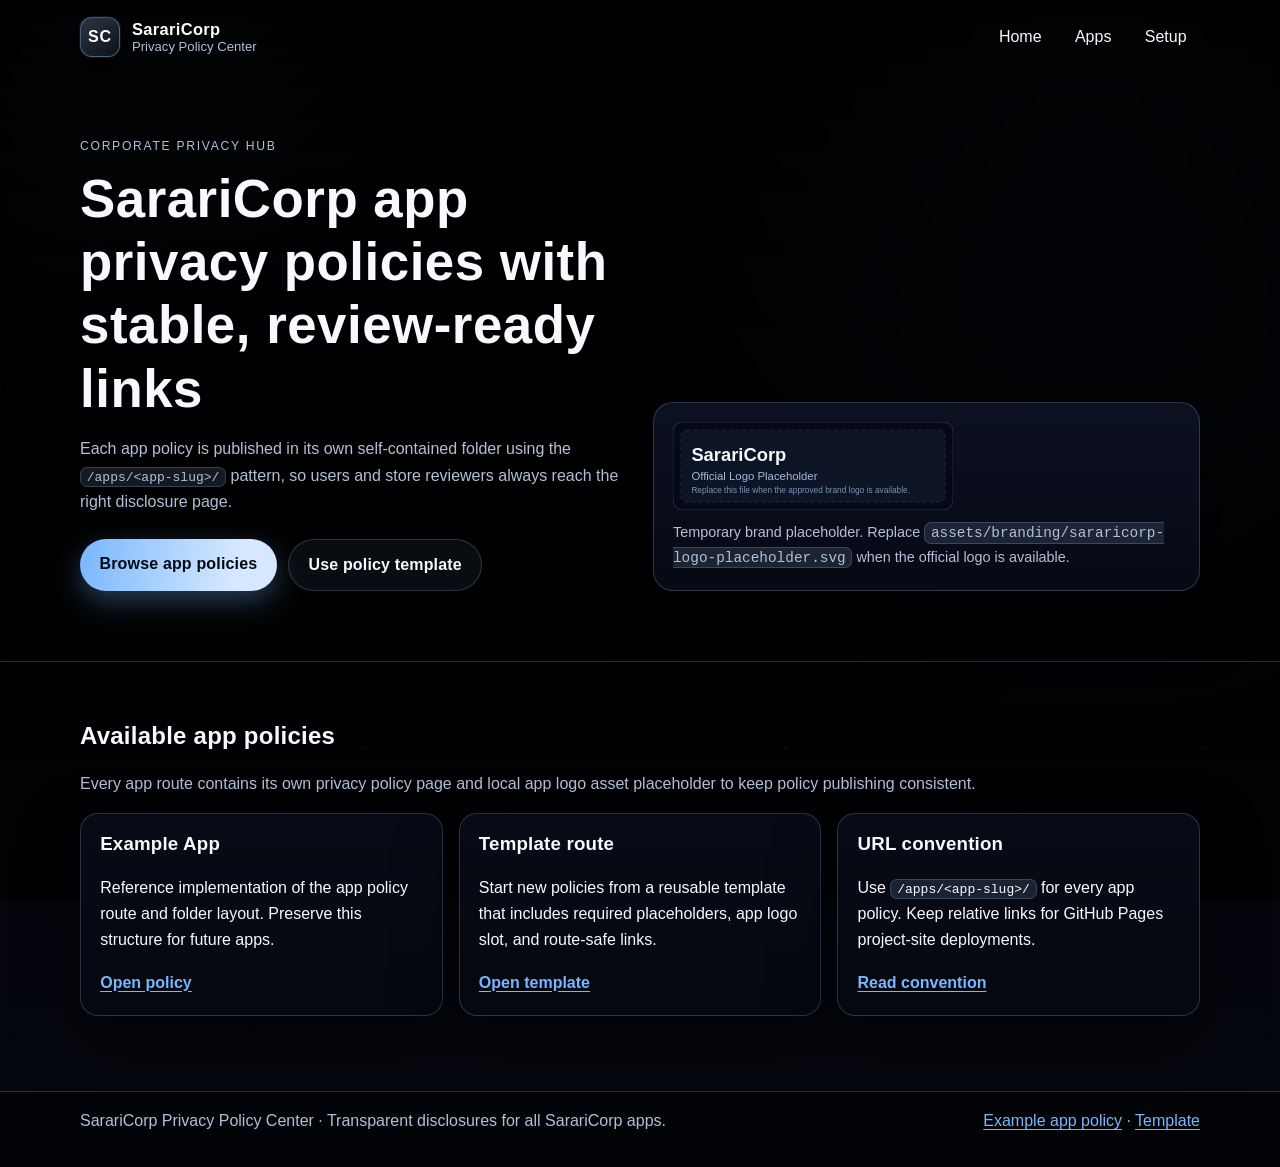
==== index.html @ 13f4f3ae "feat: redesign privacy policy site with corporate black-space theme Co-authored-by: ABHIJATSARARI <7" ====
<!doctype html>
<html lang="en">
<head>
  <meta charset="utf-8">
  <meta name="viewport" content="width=device-width, initial-scale=1">
  <title>SarariCorp Privacy Policy Center</title>
  <meta name="description" content="Official SarariCorp privacy-policy center for app-specific policies at stable /apps/<app-slug>/ routes.">
  <meta name="robots" content="index,follow">
  <link rel="stylesheet" href="./assets/css/styles.css">
</head>
<body>
  <a class="skip-link" href="#main-content">Skip to content</a>
  <header class="site-header">
    <div class="container">
      <nav class="top-nav" aria-label="Main navigation">
        <a class="brand" href="./">
          <span class="brand-wordmark" aria-hidden="true">SC</span>
          <span class="brand-text"><strong>SarariCorp</strong><span>Privacy Policy Center</span></span>
        </a>
        <ul class="nav-links">
          <li><a href="./">Home</a></li>
          <li><a href="#apps">Apps</a></li>
          <li><a href="./README.md">Setup</a></li>
        </ul>
      </nav>
      <section class="hero" aria-labelledby="hero-title">
        <div>
          <p class="eyebrow">Corporate privacy hub</p>
          <h1 id="hero-title">SarariCorp app privacy policies with stable, review-ready links</h1>
          <p class="hero-copy">Each app policy is published in its own self-contained folder using the <code>/apps/&lt;app-slug&gt;/</code> pattern, so users and store reviewers always reach the right disclosure page.</p>
          <div class="hero-actions">
            <a class="button-primary" href="#apps">Browse app policies</a>
            <a class="button-secondary" href="./apps/_template/">Use policy template</a>
          </div>
        </div>
        <aside class="hero-logo" aria-label="SarariCorp logo placeholder">
          <img src="./assets/branding/sararicorp-logo-placeholder.svg" alt="SarariCorp logo placeholder. Replace with official logo when provided.">
          <p class="meta-note">Temporary brand placeholder. Replace <code>assets/branding/sararicorp-logo-placeholder.svg</code> when the official logo is available.</p>
        </aside>
      </section>
    </div>
  </header>

  <main id="main-content" class="container">
    <section class="section" id="apps" aria-labelledby="apps-title">
      <h2 id="apps-title">Available app policies</h2>
      <p class="section-intro">Every app route contains its own privacy policy page and local app logo asset placeholder to keep policy publishing consistent.</p>
      <div class="card-grid">
        <article class="card">
          <h3>Example App</h3>
          <p>Reference implementation of the app policy route and folder layout. Preserve this structure for future apps.</p>
          <a class="text-link" href="./apps/example-app/">Open policy</a>
        </article>
        <article class="card">
          <h3>Template route</h3>
          <p>Start new policies from a reusable template that includes required placeholders, app logo slot, and route-safe links.</p>
          <a class="text-link" href="./apps/_template/">Open template</a>
        </article>
        <article class="card">
          <h3>URL convention</h3>
          <p>Use <code>/apps/&lt;app-slug&gt;/</code> for every app policy. Keep relative links for GitHub Pages project-site deployments.</p>
          <a class="text-link" href="./README.md#url-convention">Read convention</a>
        </article>
      </div>
    </section>
  </main>

  <footer class="site-footer">
    <div class="container footer-content">
      <p>SarariCorp Privacy Policy Center · Transparent disclosures for all SarariCorp apps.</p>
      <p><a href="./apps/example-app/">Example app policy</a> · <a href="./apps/_template/">Template</a></p>
    </div>
  </footer>
</body>
</html>
---- assets/css/styles.css ----
:root {
  color-scheme: dark;
  --bg: #000000;
  --bg-soft: #05070f;
  --panel: rgba(9, 12, 24, 0.88);
  --panel-strong: rgba(15, 20, 38, 0.95);
  --text: #f7f9ff;
  --muted: #b2bfd8;
  --brand: #78b7ff;
  --brand-strong: #9fcbff;
  --line: rgba(159, 203, 255, 0.22);
  --line-strong: rgba(159, 203, 255, 0.36);
  --focus: #b7d6ff;
  --glow: rgba(120, 183, 255, 0.33);
  --shadow: 0 28px 60px rgba(0, 0, 0, 0.55);
}

* {
  box-sizing: border-box;
}

html,
body {
  margin: 0;
  min-height: 100%;
}

body {
  font-family: "Inter", "Segoe UI", Roboto, Helvetica, Arial, sans-serif;
  line-height: 1.65;
  color: var(--text);
  background: radial-gradient(circle at 12% -8%, rgba(71, 110, 184, 0.24), transparent 34%),
    radial-gradient(circle at 85% 10%, rgba(84, 120, 209, 0.2), transparent 40%),
    linear-gradient(180deg, var(--bg), var(--bg-soft));
  position: relative;
}

body::before,
body::after {
  content: "";
  position: fixed;
  inset: 0;
  pointer-events: none;
  z-index: -1;
}

body::before {
  background-image: radial-gradient(circle at 20% 22%, rgba(255, 255, 255, 0.5) 0.5px, transparent 1.5px),
    radial-gradient(circle at 70% 30%, rgba(255, 255, 255, 0.4) 0.5px, transparent 1.5px),
    radial-gradient(circle at 30% 75%, rgba(255, 255, 255, 0.35) 0.5px, transparent 1.5px),
    radial-gradient(circle at 87% 78%, rgba(255, 255, 255, 0.32) 0.5px, transparent 1.5px);
  background-size: 280px 280px, 380px 380px, 320px 320px, 420px 420px;
  opacity: 0.52;
}

body::after {
  background: linear-gradient(180deg, rgba(0, 0, 0, 0.24), rgba(0, 0, 0, 0.6));
}

a {
  color: var(--brand);
  text-underline-offset: 0.2em;
}

a:hover {
  color: #d8e9ff;
}

a:focus-visible,
button:focus-visible,
[role="button"]:focus-visible {
  outline: 3px solid var(--focus);
  outline-offset: 2px;
  border-radius: 0.6rem;
}

.skip-link {
  position: absolute;
  top: 0;
  left: -999px;
  background: #ffffff;
  color: #000000;
  padding: 0.6rem 0.9rem;
  font-weight: 700;
  z-index: 20;
}

.skip-link:focus {
  left: 0.9rem;
  top: 0.9rem;
}

.container {
  width: min(1120px, 92vw);
  margin: 0 auto;
}

.site-header {
  border-bottom: 1px solid var(--line);
  background: linear-gradient(180deg, rgba(0, 0, 0, 0.88), rgba(0, 0, 0, 0.45));
  backdrop-filter: blur(6px);
}

.top-nav {
  display: flex;
  justify-content: space-between;
  align-items: center;
  gap: 1rem;
  padding: 1rem 0;
  flex-wrap: wrap;
}

.brand {
  display: inline-flex;
  align-items: center;
  gap: 0.75rem;
  text-decoration: none;
  color: #ffffff;
}

.brand-wordmark {
  width: 40px;
  height: 40px;
  border-radius: 12px;
  display: grid;
  place-items: center;
  font-weight: 700;
  letter-spacing: 0.06em;
  border: 1px solid var(--line-strong);
  background: linear-gradient(145deg, rgba(159, 203, 255, 0.26), rgba(159, 203, 255, 0.08));
  box-shadow: 0 0 0 1px rgba(159, 203, 255, 0.08), 0 10px 24px rgba(0, 0, 0, 0.35);
}

.brand-text {
  display: flex;
  flex-direction: column;
  line-height: 1.15;
}

.brand-text strong {
  font-size: 1.03rem;
  letter-spacing: 0.02em;
}

.brand-text span {
  color: var(--muted);
  font-size: 0.82rem;
}

.nav-links {
  list-style: none;
  margin: 0;
  padding: 0;
  display: flex;
  gap: 0.4rem;
  flex-wrap: wrap;
}

.nav-links a {
  text-decoration: none;
  color: var(--text);
  display: inline-block;
  padding: 0.45rem 0.78rem;
  border-radius: 999px;
  border: 1px solid transparent;
  transition: background-color 160ms ease, border-color 160ms ease, color 160ms ease;
}

.nav-links a:hover,
.nav-links a:focus-visible {
  border-color: var(--line);
  background: rgba(159, 203, 255, 0.08);
  color: #ffffff;
}

.hero {
  display: grid;
  gap: 1.6rem;
  padding: 3.8rem 0 4.4rem;
  grid-template-columns: repeat(2, minmax(0, 1fr));
  align-items: end;
}

.eyebrow {
  margin: 0 0 0.7rem;
  text-transform: uppercase;
  letter-spacing: 0.14em;
  font-size: 0.76rem;
  color: var(--muted);
}

h1,
h2,
h3 {
  line-height: 1.2;
  letter-spacing: 0.01em;
}

h1 {
  font-size: clamp(2rem, 5vw, 3.3rem);
  margin: 0 0 1rem;
  max-width: 22ch;
}

.hero-copy,
.section-intro,
.policy-meta,
.lead,
.meta-note {
  color: var(--muted);
}

.hero-copy {
  max-width: 62ch;
  margin: 0 0 1.5rem;
}

.hero-actions {
  display: flex;
  flex-wrap: wrap;
  gap: 0.7rem;
}

.hero-logo {
  background: linear-gradient(180deg, rgba(13, 19, 38, 0.9), rgba(8, 11, 22, 0.85));
  border: 1px solid var(--line);
  border-radius: 20px;
  padding: 1.2rem;
  box-shadow: var(--shadow);
}

.hero-logo img,
.app-logo {
  display: block;
  width: 100%;
  max-width: 280px;
  height: auto;
}

.meta-note {
  margin: 0.7rem 0 0;
  font-size: 0.9rem;
}

.button-primary,
.button-secondary {
  display: inline-block;
  border-radius: 999px;
  text-decoration: none;
  padding: 0.72rem 1.22rem;
  font-weight: 700;
  letter-spacing: 0.01em;
  transition: transform 180ms ease, box-shadow 180ms ease, background-color 180ms ease;
}

.button-primary {
  color: #030913;
  background: linear-gradient(100deg, var(--brand), #d5e8ff 78%);
  box-shadow: 0 10px 28px var(--glow);
}

.button-secondary {
  color: var(--text);
  border: 1px solid var(--line);
  background: rgba(159, 203, 255, 0.06);
}

.button-primary:hover,
.button-primary:focus-visible,
.button-secondary:hover,
.button-secondary:focus-visible {
  transform: translateY(-1px);
}

.button-primary:hover,
.button-primary:focus-visible {
  box-shadow: 0 12px 35px rgba(167, 210, 255, 0.45);
}

.section {
  padding: 2.5rem 0;
}

.card-grid {
  display: grid;
  grid-template-columns: repeat(auto-fit, minmax(240px, 1fr));
  gap: 1rem;
}

.card,
.content-panel {
  border: 1px solid var(--line);
  border-radius: 18px;
  background: linear-gradient(180deg, var(--panel), rgba(5, 8, 17, 0.95));
  box-shadow: var(--shadow);
}

.card {
  padding: 1.2rem;
  transition: border-color 180ms ease, transform 180ms ease;
}

.card:hover,
.card:focus-within {
  border-color: var(--line-strong);
  transform: translateY(-1px);
}

.text-link {
  font-weight: 700;
}

.card h3 {
  margin-top: 0;
}

.content-panel {
  padding: 1.35rem;
  margin-top: 1rem;
}

.content-panel h2 {
  margin-top: 1.85rem;
}

.content-panel h2:first-child {
  margin-top: 0.2rem;
}

.inline-code,
code {
  background: rgba(159, 203, 255, 0.13);
  border: 1px solid rgba(159, 203, 255, 0.22);
  border-radius: 7px;
  padding: 0.1rem 0.36rem;
}

.policy-intro {
  display: grid;
  grid-template-columns: auto 1fr;
  gap: 1rem;
  align-items: center;
}

.app-logo {
  max-width: 108px;
  border-radius: 12px;
  border: 1px solid var(--line);
  background: rgba(255, 255, 255, 0.03);
}

.site-footer {
  margin-top: 2.2rem;
  border-top: 1px solid var(--line);
  background: rgba(0, 0, 0, 0.45);
}

.footer-content {
  display: flex;
  flex-wrap: wrap;
  justify-content: space-between;
  gap: 1rem;
  padding: 1rem 0 2rem;
  color: var(--muted);
}

.footer-content p {
  margin: 0;
}

@media (max-width: 860px) {
  .hero {
    grid-template-columns: 1fr;
    padding-top: 3rem;
  }

  .hero-logo {
    max-width: 360px;
  }
}

@media (max-width: 620px) {
  .container {
    width: min(1120px, 94vw);
  }

  .policy-intro {
    grid-template-columns: 1fr;
  }

  .hero-actions {
    flex-direction: column;
    align-items: flex-start;
  }

  .button-primary,
  .button-secondary {
    width: 100%;
    text-align: center;
  }
}

@media (prefers-reduced-motion: reduce) {
  *,
  *::before,
  *::after {
    animation-duration: 0.01ms !important;
    animation-iteration-count: 1 !important;
    transition-duration: 0.01ms !important;
    scroll-behavior: auto !important;
  }
}
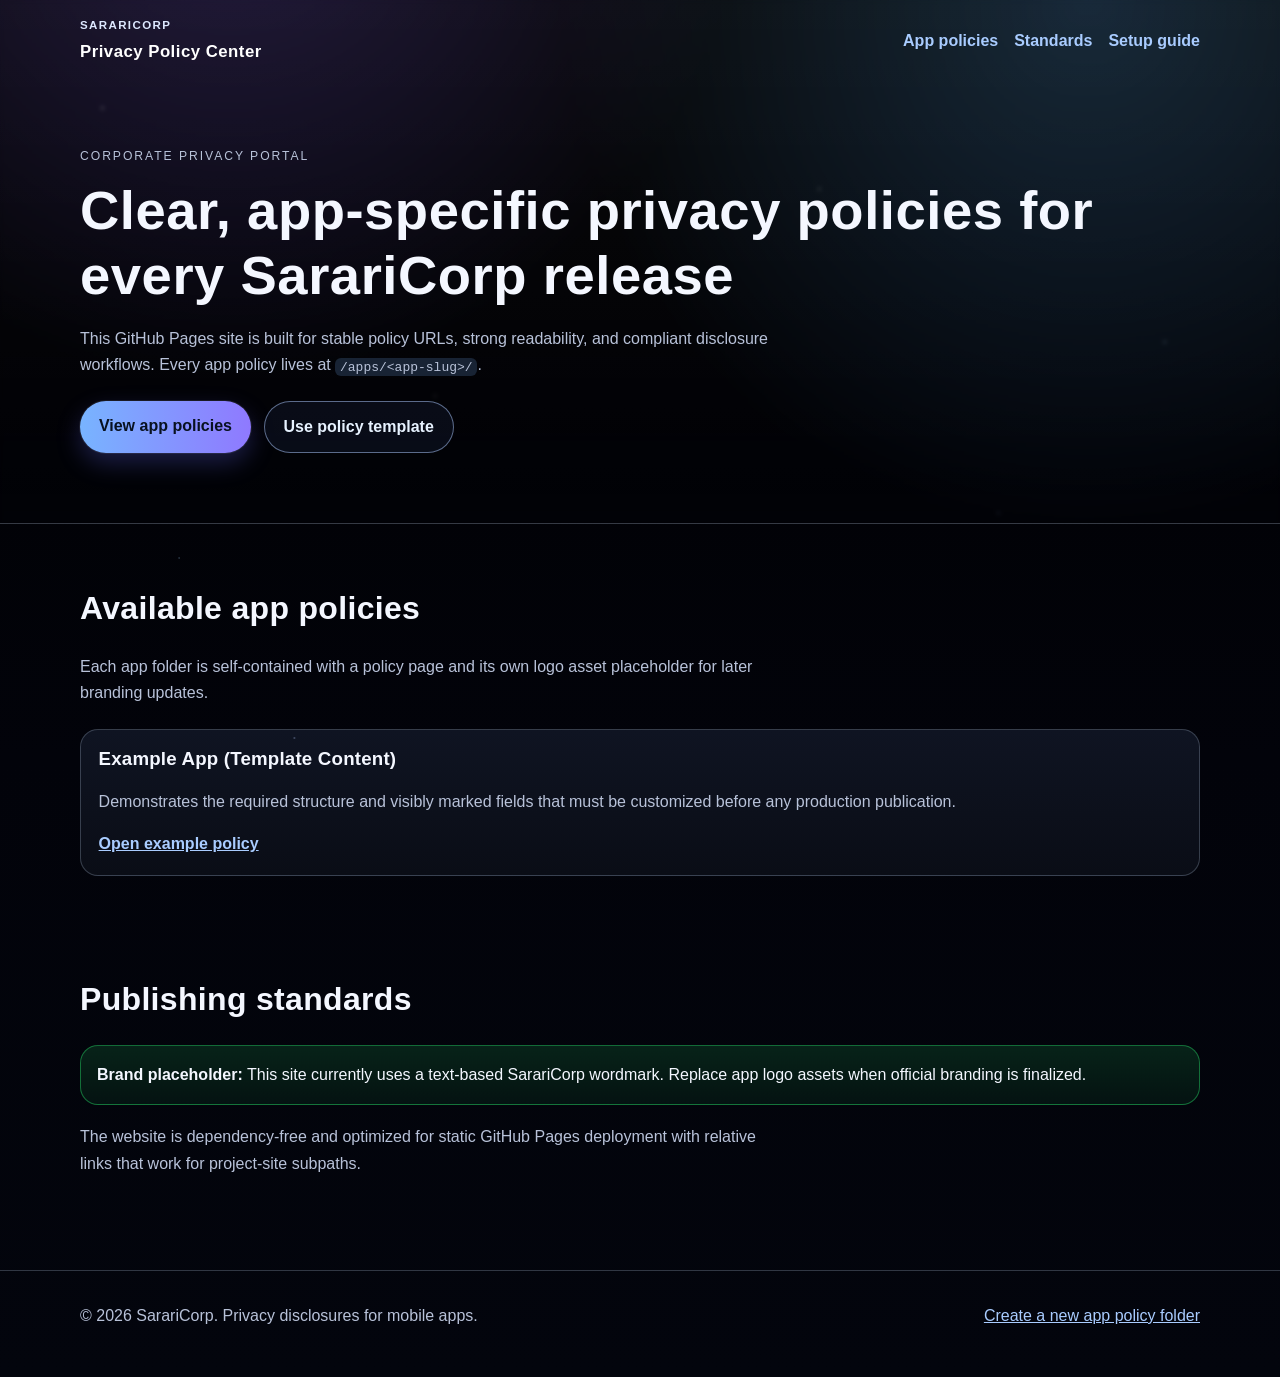
==== commit 5d363667: "feat: redesign privacy site with SarariCorp corporate black-space theme Co-authored-by: ABHIJATSARAR" ====
--- a/index.html
+++ b/index.html
@@ -3,40 +3,34 @@
 <head>
   <meta charset="utf-8">
   <meta name="viewport" content="width=device-width, initial-scale=1">
-  <title>SarariCorp Privacy Policy Center</title>
-  <meta name="description" content="Official SarariCorp privacy-policy center for app-specific policies at stable /apps/<app-slug>/ routes.">
+  <title>SarariCorp | App Privacy Policies</title>
+  <meta name="description" content="SarariCorp privacy policy hub with app-specific policy pages under /apps/&lt;app-slug&gt;/ for GitHub Pages hosting.">
   <meta name="robots" content="index,follow">
   <link rel="stylesheet" href="./assets/css/styles.css">
 </head>
 <body>
-  <a class="skip-link" href="#main-content">Skip to content</a>
+  <a class="skip-link" href="#main-content">Skip to main content</a>
   <header class="site-header">
     <div class="container">
       <nav class="top-nav" aria-label="Main navigation">
-        <a class="brand" href="./">
-          <span class="brand-wordmark" aria-hidden="true">SC</span>
-          <span class="brand-text"><strong>SarariCorp</strong><span>Privacy Policy Center</span></span>
+        <a class="brand" href="./" aria-label="SarariCorp homepage">
+          <span class="brand-mark">SARARICORP</span>
+          <span class="wordmark">Privacy Policy Center</span>
         </a>
         <ul class="nav-links">
-          <li><a href="./">Home</a></li>
-          <li><a href="#apps">Apps</a></li>
-          <li><a href="./README.md">Setup</a></li>
+          <li><a href="#apps">App policies</a></li>
+          <li><a href="#standards">Standards</a></li>
+          <li><a href="./README.md">Setup guide</a></li>
         </ul>
       </nav>
       <section class="hero" aria-labelledby="hero-title">
-        <div>
-          <p class="eyebrow">Corporate privacy hub</p>
-          <h1 id="hero-title">SarariCorp app privacy policies with stable, review-ready links</h1>
-          <p class="hero-copy">Each app policy is published in its own self-contained folder using the <code>/apps/&lt;app-slug&gt;/</code> pattern, so users and store reviewers always reach the right disclosure page.</p>
-          <div class="hero-actions">
-            <a class="button-primary" href="#apps">Browse app policies</a>
-            <a class="button-secondary" href="./apps/_template/">Use policy template</a>
-          </div>
+        <p class="eyebrow">Corporate privacy portal</p>
+        <h1 id="hero-title">Clear, app-specific privacy policies for every SarariCorp release</h1>
+        <p class="hero-copy">This GitHub Pages site is built for stable policy URLs, strong readability, and compliant disclosure workflows. Every app policy lives at <code>/apps/&lt;app-slug&gt;/</code>.</p>
+        <div class="hero-actions">
+          <a class="button-primary" href="#apps">View app policies</a>
+          <a class="button-secondary" href="./apps/_template/">Use policy template</a>
         </div>
-        <aside class="hero-logo" aria-label="SarariCorp logo placeholder">
-          <img src="./assets/branding/sararicorp-logo-placeholder.svg" alt="SarariCorp logo placeholder. Replace with official logo when provided.">
-          <p class="meta-note">Temporary brand placeholder. Replace <code>assets/branding/sararicorp-logo-placeholder.svg</code> when the official logo is available.</p>
-        </aside>
       </section>
     </div>
   </header>
@@ -44,31 +38,29 @@
   <main id="main-content" class="container">
     <section class="section" id="apps" aria-labelledby="apps-title">
       <h2 id="apps-title">Available app policies</h2>
-      <p class="section-intro">Every app route contains its own privacy policy page and local app logo asset placeholder to keep policy publishing consistent.</p>
+      <p class="section-intro">Each app folder is self-contained with a policy page and its own logo asset placeholder for later branding updates.</p>
       <div class="card-grid">
         <article class="card">
-          <h3>Example App</h3>
-          <p>Reference implementation of the app policy route and folder layout. Preserve this structure for future apps.</p>
-          <a class="text-link" href="./apps/example-app/">Open policy</a>
-        </article>
-        <article class="card">
-          <h3>Template route</h3>
-          <p>Start new policies from a reusable template that includes required placeholders, app logo slot, and route-safe links.</p>
-          <a class="text-link" href="./apps/_template/">Open template</a>
-        </article>
-        <article class="card">
-          <h3>URL convention</h3>
-          <p>Use <code>/apps/&lt;app-slug&gt;/</code> for every app policy. Keep relative links for GitHub Pages project-site deployments.</p>
-          <a class="text-link" href="./README.md#url-convention">Read convention</a>
+          <h3>Example App (Template Content)</h3>
+          <p>Demonstrates the required structure and visibly marked fields that must be customized before any production publication.</p>
+          <a class="text-link" href="./apps/example-app/">Open example policy</a>
         </article>
       </div>
+    </section>
+
+    <section class="section" id="standards" aria-labelledby="standards-title">
+      <h2 id="standards-title">Publishing standards</h2>
+      <div class="callout callout-success">
+        <p><strong>Brand placeholder:</strong> This site currently uses a text-based SarariCorp wordmark. Replace app logo assets when official branding is finalized.</p>
+      </div>
+      <p class="section-intro">The website is dependency-free and optimized for static GitHub Pages deployment with relative links that work for project-site subpaths.</p>
     </section>
   </main>
 
   <footer class="site-footer">
     <div class="container footer-content">
-      <p>SarariCorp Privacy Policy Center · Transparent disclosures for all SarariCorp apps.</p>
-      <p><a href="./apps/example-app/">Example app policy</a> · <a href="./apps/_template/">Template</a></p>
+      <p>&copy; <span id="year">2026</span> SarariCorp. Privacy disclosures for mobile apps.</p>
+      <p><a href="./apps/_template/">Create a new app policy folder</a></p>
     </div>
   </footer>
 </body>
--- a/assets/css/styles.css
+++ b/assets/css/styles.css
@@ -1,18 +1,18 @@
 :root {
   color-scheme: dark;
   --bg: #000000;
-  --bg-soft: #05070f;
-  --panel: rgba(9, 12, 24, 0.88);
-  --panel-strong: rgba(15, 20, 38, 0.95);
-  --text: #f7f9ff;
-  --muted: #b2bfd8;
-  --brand: #78b7ff;
-  --brand-strong: #9fcbff;
-  --line: rgba(159, 203, 255, 0.22);
-  --line-strong: rgba(159, 203, 255, 0.36);
-  --focus: #b7d6ff;
-  --glow: rgba(120, 183, 255, 0.33);
-  --shadow: 0 28px 60px rgba(0, 0, 0, 0.55);
+  --bg-elev: #07090f;
+  --panel: #0a0d16;
+  --panel-strong: #0f1422;
+  --text: #f4f7ff;
+  --muted: #b8c2d9;
+  --border: rgba(148, 163, 184, 0.32);
+  --brand: #78b4ff;
+  --brand-strong: #8f79ff;
+  --focus: #9dd8ff;
+  --success: #95ffd2;
+  --warn-bg: rgba(245, 158, 11, 0.14);
+  --warn-border: rgba(245, 158, 11, 0.58);
 }
 
 * {
@@ -22,72 +22,66 @@
 html,
 body {
   margin: 0;
-  min-height: 100%;
-}
-
-body {
   font-family: "Inter", "Segoe UI", Roboto, Helvetica, Arial, sans-serif;
   line-height: 1.65;
+  background: radial-gradient(circle at 18% -10%, rgba(127, 90, 255, 0.24), transparent 28%),
+    radial-gradient(circle at 85% 0%, rgba(82, 173, 255, 0.2), transparent 30%),
+    linear-gradient(180deg, var(--bg), #02030a 55%, #03050d 100%);
   color: var(--text);
-  background: radial-gradient(circle at 12% -8%, rgba(71, 110, 184, 0.24), transparent 34%),
-    radial-gradient(circle at 85% 10%, rgba(84, 120, 209, 0.2), transparent 40%),
-    linear-gradient(180deg, var(--bg), var(--bg-soft));
+}
+
+body {
   position: relative;
-}
-
-body::before,
-body::after {
+  min-height: 100vh;
+  overflow-x: hidden;
+}
+
+body::before {
   content: "";
   position: fixed;
   inset: 0;
   pointer-events: none;
-  z-index: -1;
-}
-
-body::before {
-  background-image: radial-gradient(circle at 20% 22%, rgba(255, 255, 255, 0.5) 0.5px, transparent 1.5px),
-    radial-gradient(circle at 70% 30%, rgba(255, 255, 255, 0.4) 0.5px, transparent 1.5px),
-    radial-gradient(circle at 30% 75%, rgba(255, 255, 255, 0.35) 0.5px, transparent 1.5px),
-    radial-gradient(circle at 87% 78%, rgba(255, 255, 255, 0.32) 0.5px, transparent 1.5px);
-  background-size: 280px 280px, 380px 380px, 320px 320px, 420px 420px;
-  opacity: 0.52;
-}
-
-body::after {
-  background: linear-gradient(180deg, rgba(0, 0, 0, 0.24), rgba(0, 0, 0, 0.6));
+  opacity: 0.42;
+  background-image:
+    radial-gradient(2px 2px at 8% 12%, rgba(255, 255, 255, 0.95), transparent),
+    radial-gradient(1.5px 1.5px at 23% 82%, rgba(182, 206, 255, 0.95), transparent),
+    radial-gradient(1.8px 1.8px at 64% 21%, rgba(255, 255, 255, 0.85), transparent),
+    radial-gradient(1.5px 1.5px at 78% 57%, rgba(153, 196, 255, 0.85), transparent),
+    radial-gradient(1.8px 1.8px at 46% 74%, rgba(255, 255, 255, 0.8), transparent),
+    radial-gradient(2px 2px at 91% 38%, rgba(190, 223, 255, 0.8), transparent),
+    radial-gradient(1.4px 1.4px at 34% 44%, rgba(255, 255, 255, 0.8), transparent),
+    radial-gradient(1.4px 1.4px at 14% 62%, rgba(164, 214, 255, 0.75), transparent);
+  animation: star-drift 50s linear infinite;
 }
 
 a {
-  color: var(--brand);
-  text-underline-offset: 0.2em;
+  color: #a9ccff;
 }
 
 a:hover {
-  color: #d8e9ff;
+  color: #d0e3ff;
 }
 
 a:focus-visible,
-button:focus-visible,
-[role="button"]:focus-visible {
+button:focus-visible {
   outline: 3px solid var(--focus);
-  outline-offset: 2px;
-  border-radius: 0.6rem;
+  outline-offset: 3px;
+  border-radius: 6px;
 }
 
 .skip-link {
   position: absolute;
+  left: -999px;
   top: 0;
-  left: -999px;
   background: #ffffff;
   color: #000000;
-  padding: 0.6rem 0.9rem;
-  font-weight: 700;
-  z-index: 20;
+  padding: 0.5rem 0.75rem;
+  z-index: 100;
 }
 
 .skip-link:focus {
-  left: 0.9rem;
-  top: 0.9rem;
+  left: 0.75rem;
+  top: 0.75rem;
 }
 
 .container {
@@ -96,9 +90,9 @@
 }
 
 .site-header {
-  border-bottom: 1px solid var(--line);
-  background: linear-gradient(180deg, rgba(0, 0, 0, 0.88), rgba(0, 0, 0, 0.45));
-  backdrop-filter: blur(6px);
+  border-bottom: 1px solid var(--border);
+  background: linear-gradient(180deg, rgba(255, 255, 255, 0.035), rgba(255, 255, 255, 0));
+  backdrop-filter: blur(2px);
 }
 
 .top-nav {
@@ -107,86 +101,51 @@
   align-items: center;
   gap: 1rem;
   padding: 1rem 0;
-  flex-wrap: wrap;
 }
 
 .brand {
   display: inline-flex;
-  align-items: center;
-  gap: 0.75rem;
+  flex-direction: column;
+  gap: 0.2rem;
+  color: #ffffff;
   text-decoration: none;
-  color: #ffffff;
-}
-
-.brand-wordmark {
-  width: 40px;
-  height: 40px;
-  border-radius: 12px;
-  display: grid;
-  place-items: center;
   font-weight: 700;
-  letter-spacing: 0.06em;
-  border: 1px solid var(--line-strong);
-  background: linear-gradient(145deg, rgba(159, 203, 255, 0.26), rgba(159, 203, 255, 0.08));
-  box-shadow: 0 0 0 1px rgba(159, 203, 255, 0.08), 0 10px 24px rgba(0, 0, 0, 0.35);
-}
-
-.brand-text {
-  display: flex;
-  flex-direction: column;
-  line-height: 1.15;
-}
-
-.brand-text strong {
-  font-size: 1.03rem;
-  letter-spacing: 0.02em;
-}
-
-.brand-text span {
-  color: var(--muted);
-  font-size: 0.82rem;
+  letter-spacing: 0.03em;
+}
+
+.brand-mark {
+  font-size: 0.72rem;
+  color: #dde8ff;
+  letter-spacing: 0.12em;
+}
+
+.wordmark {
+  font-size: 1.05rem;
 }
 
 .nav-links {
   list-style: none;
+  display: flex;
+  gap: 1rem;
   margin: 0;
   padding: 0;
-  display: flex;
-  gap: 0.4rem;
-  flex-wrap: wrap;
 }
 
 .nav-links a {
   text-decoration: none;
-  color: var(--text);
-  display: inline-block;
-  padding: 0.45rem 0.78rem;
-  border-radius: 999px;
-  border: 1px solid transparent;
-  transition: background-color 160ms ease, border-color 160ms ease, color 160ms ease;
-}
-
-.nav-links a:hover,
-.nav-links a:focus-visible {
-  border-color: var(--line);
-  background: rgba(159, 203, 255, 0.08);
-  color: #ffffff;
+  font-weight: 600;
 }
 
 .hero {
-  display: grid;
-  gap: 1.6rem;
-  padding: 3.8rem 0 4.4rem;
-  grid-template-columns: repeat(2, minmax(0, 1fr));
-  align-items: end;
+  padding: 4rem 0 4.4rem;
 }
 
 .eyebrow {
-  margin: 0 0 0.7rem;
   text-transform: uppercase;
-  letter-spacing: 0.14em;
+  color: var(--muted);
+  letter-spacing: 0.16em;
   font-size: 0.76rem;
-  color: var(--muted);
+  margin: 0 0 0.75rem;
 }
 
 h1,
@@ -197,206 +156,183 @@
 }
 
 h1 {
-  font-size: clamp(2rem, 5vw, 3.3rem);
-  margin: 0 0 1rem;
-  max-width: 22ch;
+  font-size: clamp(2rem, 4.8vw, 3.4rem);
+  margin: 0 0 1.1rem;
+}
+
+h2 {
+  font-size: clamp(1.3rem, 2.6vw, 2rem);
 }
 
 .hero-copy,
 .section-intro,
-.policy-meta,
-.lead,
-.meta-note {
-  color: var(--muted);
-}
-
-.hero-copy {
-  max-width: 62ch;
-  margin: 0 0 1.5rem;
+.policy-meta {
+  margin: 0 0 1.4rem;
+  max-width: 78ch;
+  color: var(--muted);
 }
 
 .hero-actions {
   display: flex;
+  gap: 0.8rem;
   flex-wrap: wrap;
-  gap: 0.7rem;
-}
-
-.hero-logo {
-  background: linear-gradient(180deg, rgba(13, 19, 38, 0.9), rgba(8, 11, 22, 0.85));
-  border: 1px solid var(--line);
-  border-radius: 20px;
-  padding: 1.2rem;
-  box-shadow: var(--shadow);
-}
-
-.hero-logo img,
-.app-logo {
-  display: block;
-  width: 100%;
-  max-width: 280px;
-  height: auto;
-}
-
-.meta-note {
-  margin: 0.7rem 0 0;
-  font-size: 0.9rem;
 }
 
 .button-primary,
 .button-secondary {
   display: inline-block;
+  font-weight: 700;
+  text-decoration: none;
+  padding: 0.72rem 1.18rem;
   border-radius: 999px;
-  text-decoration: none;
-  padding: 0.72rem 1.22rem;
-  font-weight: 700;
-  letter-spacing: 0.01em;
-  transition: transform 180ms ease, box-shadow 180ms ease, background-color 180ms ease;
+  transition: transform 120ms ease, box-shadow 120ms ease;
 }
 
 .button-primary {
-  color: #030913;
-  background: linear-gradient(100deg, var(--brand), #d5e8ff 78%);
-  box-shadow: 0 10px 28px var(--glow);
+  background: linear-gradient(90deg, var(--brand), var(--brand-strong));
+  color: #081120;
+  box-shadow: 0 0 0 1px rgba(255, 255, 255, 0.08), 0 10px 24px rgba(107, 112, 255, 0.26);
+}
+
+.button-primary:hover {
+  color: #081120;
+  transform: translateY(-1px);
 }
 
 .button-secondary {
-  color: var(--text);
-  border: 1px solid var(--line);
-  background: rgba(159, 203, 255, 0.06);
-}
-
-.button-primary:hover,
-.button-primary:focus-visible,
-.button-secondary:hover,
-.button-secondary:focus-visible {
+  border: 1px solid rgba(173, 203, 255, 0.5);
+  color: #e7f2ff;
+  background: rgba(18, 26, 45, 0.45);
+}
+
+.button-secondary:hover {
+  color: #ffffff;
   transform: translateY(-1px);
 }
 
-.button-primary:hover,
-.button-primary:focus-visible {
-  box-shadow: 0 12px 35px rgba(167, 210, 255, 0.45);
-}
-
 .section {
-  padding: 2.5rem 0;
+  padding: 2.4rem 0;
 }
 
 .card-grid {
   display: grid;
-  grid-template-columns: repeat(auto-fit, minmax(240px, 1fr));
+  grid-template-columns: repeat(auto-fit, minmax(260px, 1fr));
   gap: 1rem;
 }
 
 .card,
-.content-panel {
-  border: 1px solid var(--line);
+.content-panel,
+.callout {
+  background: linear-gradient(180deg, var(--panel-strong), var(--panel));
+  border: 1px solid var(--border);
   border-radius: 18px;
-  background: linear-gradient(180deg, var(--panel), rgba(5, 8, 17, 0.95));
-  box-shadow: var(--shadow);
 }
 
 .card {
-  padding: 1.2rem;
-  transition: border-color 180ms ease, transform 180ms ease;
-}
-
-.card:hover,
-.card:focus-within {
-  border-color: var(--line-strong);
-  transform: translateY(-1px);
+  padding: 1.1rem;
+}
+
+.card h3 {
+  margin-top: 0;
+}
+
+.card p {
+  color: var(--muted);
 }
 
 .text-link {
   font-weight: 700;
 }
 
-.card h3 {
-  margin-top: 0;
-}
-
 .content-panel {
-  padding: 1.35rem;
-  margin-top: 1rem;
+  padding: 1.2rem;
 }
 
 .content-panel h2 {
-  margin-top: 1.85rem;
+  margin-top: 1.8rem;
 }
 
 .content-panel h2:first-child {
-  margin-top: 0.2rem;
-}
-
-.inline-code,
+  margin-top: 0.3rem;
+}
+
+.callout {
+  padding: 1rem;
+  margin: 1rem 0 1.2rem;
+}
+
+.callout-warning {
+  background: linear-gradient(180deg, var(--warn-bg), rgba(245, 158, 11, 0.08));
+  border-color: var(--warn-border);
+}
+
+.callout-success {
+  background: linear-gradient(180deg, rgba(34, 197, 94, 0.16), rgba(34, 197, 94, 0.08));
+  border-color: rgba(34, 197, 94, 0.5);
+}
+
+.callout p {
+  margin: 0;
+}
+
+.site-footer {
+  border-top: 1px solid var(--border);
+  margin-top: 2rem;
+}
+
+.footer-content {
+  padding: 1rem 0 2rem;
+  color: var(--muted);
+  display: flex;
+  justify-content: space-between;
+  gap: 1rem;
+  flex-wrap: wrap;
+}
+
+.app-head {
+  display: flex;
+  gap: 1rem;
+  align-items: center;
+  flex-wrap: wrap;
+}
+
+.app-logo {
+  width: 72px;
+  height: 72px;
+  border-radius: 14px;
+  border: 1px solid var(--border);
+  background: var(--bg-elev);
+  padding: 0.4rem;
+}
+
+.logo-note {
+  color: var(--muted);
+  font-size: 0.93rem;
+}
+
 code {
-  background: rgba(159, 203, 255, 0.13);
-  border: 1px solid rgba(159, 203, 255, 0.22);
-  border-radius: 7px;
-  padding: 0.1rem 0.36rem;
-}
-
-.policy-intro {
-  display: grid;
-  grid-template-columns: auto 1fr;
-  gap: 1rem;
-  align-items: center;
-}
-
-.app-logo {
-  max-width: 108px;
-  border-radius: 12px;
-  border: 1px solid var(--line);
-  background: rgba(255, 255, 255, 0.03);
-}
-
-.site-footer {
-  margin-top: 2.2rem;
-  border-top: 1px solid var(--line);
-  background: rgba(0, 0, 0, 0.45);
-}
-
-.footer-content {
-  display: flex;
-  flex-wrap: wrap;
-  justify-content: space-between;
-  gap: 1rem;
-  padding: 1rem 0 2rem;
-  color: var(--muted);
-}
-
-.footer-content p {
-  margin: 0;
-}
-
-@media (max-width: 860px) {
+  background: rgba(120, 180, 255, 0.18);
+  border-radius: 6px;
+  padding: 0.1rem 0.3rem;
+}
+
+@keyframes star-drift {
+  from {
+    transform: translateY(0);
+  }
+
+  to {
+    transform: translateY(10px);
+  }
+}
+
+@media (max-width: 780px) {
+  .top-nav {
+    flex-wrap: wrap;
+  }
+
   .hero {
-    grid-template-columns: 1fr;
     padding-top: 3rem;
-  }
-
-  .hero-logo {
-    max-width: 360px;
-  }
-}
-
-@media (max-width: 620px) {
-  .container {
-    width: min(1120px, 94vw);
-  }
-
-  .policy-intro {
-    grid-template-columns: 1fr;
-  }
-
-  .hero-actions {
-    flex-direction: column;
-    align-items: flex-start;
-  }
-
-  .button-primary,
-  .button-secondary {
-    width: 100%;
-    text-align: center;
   }
 }
 
@@ -409,4 +345,10 @@
     transition-duration: 0.01ms !important;
     scroll-behavior: auto !important;
   }
-}
+
+  body::before,
+  .button-primary,
+  .button-secondary {
+    transform: none !important;
+  }
+}
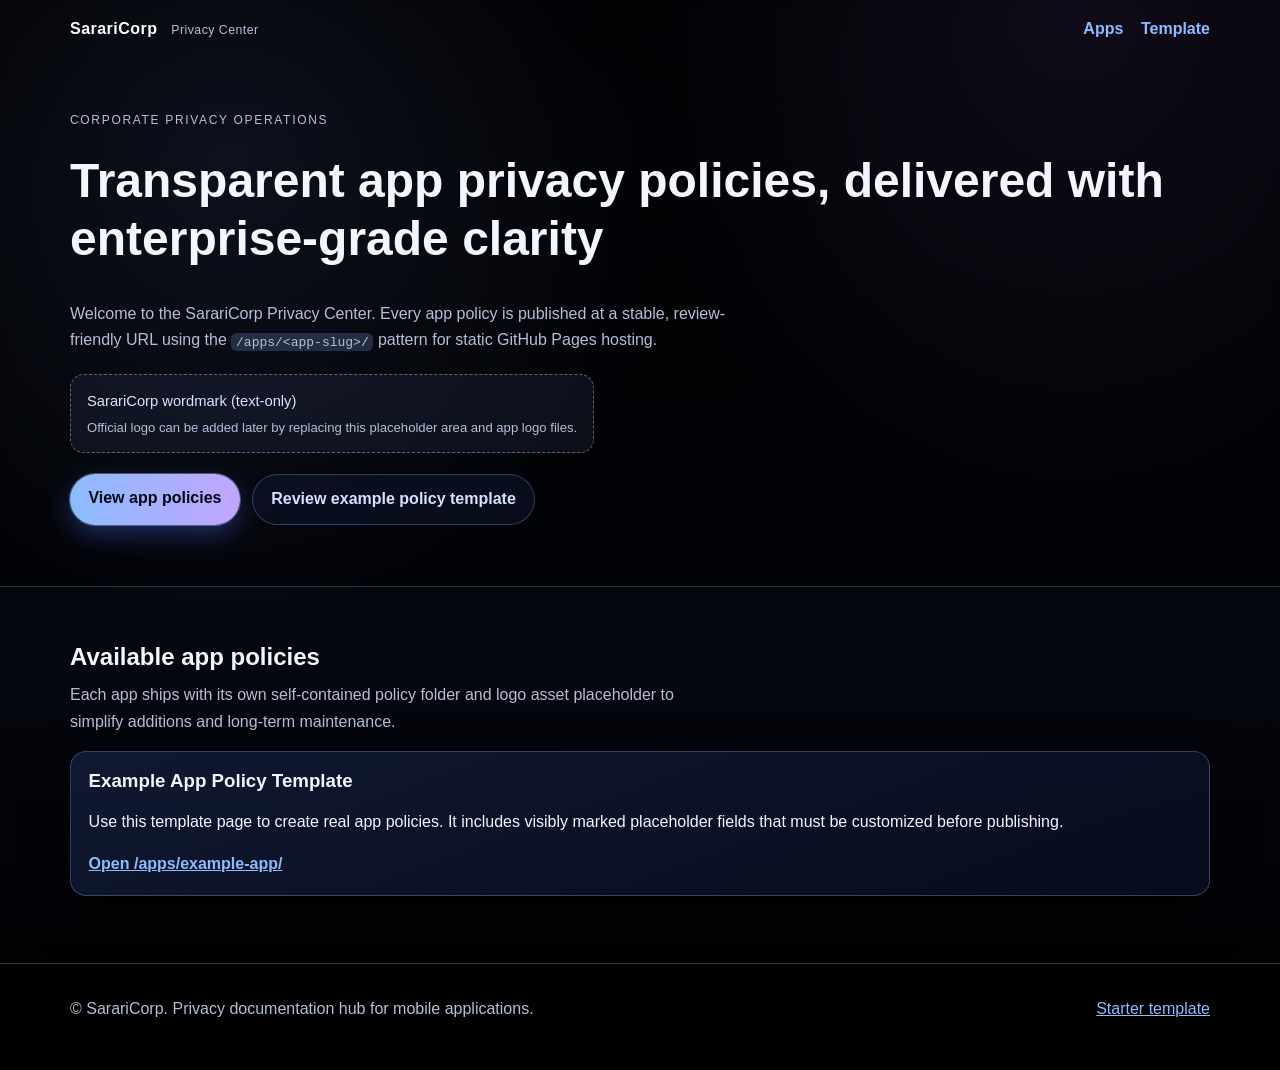
==== commit 52d400d5: "Redesign privacy site with SarariCorp black-space corporate theme Co-authored-by: ABHIJATSARARI <755" ====
--- a/index.html
+++ b/index.html
@@ -3,8 +3,8 @@
 <head>
   <meta charset="utf-8">
   <meta name="viewport" content="width=device-width, initial-scale=1">
-  <title>SarariCorp | App Privacy Policies</title>
-  <meta name="description" content="SarariCorp privacy policy hub with app-specific policy pages under /apps/&lt;app-slug&gt;/ for GitHub Pages hosting.">
+  <title>SarariCorp Privacy Center | App Policies</title>
+  <meta name="description" content="SarariCorp privacy center for app-specific policies hosted at stable GitHub Pages URLs under /apps/&lt;app-slug&gt;/.">
   <meta name="robots" content="index,follow">
   <link rel="stylesheet" href="./assets/css/styles.css">
 </head>
@@ -13,23 +13,23 @@
   <header class="site-header">
     <div class="container">
       <nav class="top-nav" aria-label="Main navigation">
-        <a class="brand" href="./" aria-label="SarariCorp homepage">
-          <span class="brand-mark">SARARICORP</span>
-          <span class="wordmark">Privacy Policy Center</span>
-        </a>
+        <a class="brand" href="./" aria-label="SarariCorp Privacy home">SarariCorp <span class="brand-subtitle">Privacy Center</span></a>
         <ul class="nav-links">
-          <li><a href="#apps">App policies</a></li>
-          <li><a href="#standards">Standards</a></li>
-          <li><a href="./README.md">Setup guide</a></li>
+          <li><a href="#apps">Apps</a></li>
+          <li><a href="./apps/_template/">Template</a></li>
         </ul>
       </nav>
       <section class="hero" aria-labelledby="hero-title">
-        <p class="eyebrow">Corporate privacy portal</p>
-        <h1 id="hero-title">Clear, app-specific privacy policies for every SarariCorp release</h1>
-        <p class="hero-copy">This GitHub Pages site is built for stable policy URLs, strong readability, and compliant disclosure workflows. Every app policy lives at <code>/apps/&lt;app-slug&gt;/</code>.</p>
+        <p class="eyebrow">Corporate privacy operations</p>
+        <h1 id="hero-title">Transparent app privacy policies, delivered with enterprise-grade clarity</h1>
+        <p class="hero-copy">Welcome to the SarariCorp Privacy Center. Every app policy is published at a stable, review-friendly URL using the <code>/apps/&lt;app-slug&gt;/</code> pattern for static GitHub Pages hosting.</p>
+        <div class="wordmark-block" role="note" aria-label="SarariCorp logo placeholder notice">
+          <p class="wordmark-title">SarariCorp wordmark (text-only)</p>
+          <p class="wordmark-note">Official logo can be added later by replacing this placeholder area and app logo files.</p>
+        </div>
         <div class="hero-actions">
           <a class="button-primary" href="#apps">View app policies</a>
-          <a class="button-secondary" href="./apps/_template/">Use policy template</a>
+          <a class="button-secondary" href="./apps/example-app/">Review example policy template</a>
         </div>
       </section>
     </div>
@@ -38,29 +38,21 @@
   <main id="main-content" class="container">
     <section class="section" id="apps" aria-labelledby="apps-title">
       <h2 id="apps-title">Available app policies</h2>
-      <p class="section-intro">Each app folder is self-contained with a policy page and its own logo asset placeholder for later branding updates.</p>
+      <p class="section-intro">Each app ships with its own self-contained policy folder and logo asset placeholder to simplify additions and long-term maintenance.</p>
       <div class="card-grid">
         <article class="card">
-          <h3>Example App (Template Content)</h3>
-          <p>Demonstrates the required structure and visibly marked fields that must be customized before any production publication.</p>
-          <a class="text-link" href="./apps/example-app/">Open example policy</a>
+          <h3>Example App Policy Template</h3>
+          <p>Use this template page to create real app policies. It includes visibly marked placeholder fields that must be customized before publishing.</p>
+          <a class="text-link" href="./apps/example-app/">Open /apps/example-app/</a>
         </article>
       </div>
-    </section>
-
-    <section class="section" id="standards" aria-labelledby="standards-title">
-      <h2 id="standards-title">Publishing standards</h2>
-      <div class="callout callout-success">
-        <p><strong>Brand placeholder:</strong> This site currently uses a text-based SarariCorp wordmark. Replace app logo assets when official branding is finalized.</p>
-      </div>
-      <p class="section-intro">The website is dependency-free and optimized for static GitHub Pages deployment with relative links that work for project-site subpaths.</p>
     </section>
   </main>
 
   <footer class="site-footer">
     <div class="container footer-content">
-      <p>&copy; <span id="year">2026</span> SarariCorp. Privacy disclosures for mobile apps.</p>
-      <p><a href="./apps/_template/">Create a new app policy folder</a></p>
+      <p>© SarariCorp. Privacy documentation hub for mobile applications.</p>
+      <p><a href="./apps/_template/">Starter template</a></p>
     </div>
   </footer>
 </body>
--- a/assets/css/styles.css
+++ b/assets/css/styles.css
@@ -1,18 +1,16 @@
 :root {
   color-scheme: dark;
   --bg: #000000;
-  --bg-elev: #07090f;
-  --panel: #0a0d16;
-  --panel-strong: #0f1422;
-  --text: #f4f7ff;
-  --muted: #b8c2d9;
-  --border: rgba(148, 163, 184, 0.32);
-  --brand: #78b4ff;
-  --brand-strong: #8f79ff;
-  --focus: #9dd8ff;
-  --success: #95ffd2;
-  --warn-bg: rgba(245, 158, 11, 0.14);
-  --warn-border: rgba(245, 158, 11, 0.58);
+  --bg-soft: #05070f;
+  --panel: #0b1020;
+  --panel-strong: #111a33;
+  --text: #f3f6ff;
+  --muted: #b3bfd6;
+  --brand: #8cbcff;
+  --brand-strong: #c1a5ff;
+  --border: rgba(166, 190, 255, 0.28);
+  --focus: #d4e4ff;
+  --shadow: 0 20px 45px rgba(0, 0, 0, 0.5);
 }
 
 * {
@@ -22,51 +20,32 @@
 html,
 body {
   margin: 0;
-  font-family: "Inter", "Segoe UI", Roboto, Helvetica, Arial, sans-serif;
+  font-family: Inter, "Segoe UI", Roboto, Helvetica, Arial, sans-serif;
   line-height: 1.65;
-  background: radial-gradient(circle at 18% -10%, rgba(127, 90, 255, 0.24), transparent 28%),
-    radial-gradient(circle at 85% 0%, rgba(82, 173, 255, 0.2), transparent 30%),
-    linear-gradient(180deg, var(--bg), #02030a 55%, #03050d 100%);
+  background:
+    radial-gradient(circle at 18% 15%, rgba(117, 152, 255, 0.2), transparent 33%),
+    radial-gradient(circle at 84% 0%, rgba(163, 118, 255, 0.18), transparent 34%),
+    radial-gradient(1.6px 1.6px at 22% 45%, rgba(255, 255, 255, 0.5), transparent 60%),
+    radial-gradient(1px 1px at 70% 38%, rgba(255, 255, 255, 0.45), transparent 60%),
+    radial-gradient(1.3px 1.3px at 80% 82%, rgba(255, 255, 255, 0.35), transparent 60%),
+    linear-gradient(180deg, var(--bg), var(--bg-soft) 60%, var(--bg));
   color: var(--text);
-}
-
-body {
-  position: relative;
-  min-height: 100vh;
-  overflow-x: hidden;
-}
-
-body::before {
-  content: "";
-  position: fixed;
-  inset: 0;
-  pointer-events: none;
-  opacity: 0.42;
-  background-image:
-    radial-gradient(2px 2px at 8% 12%, rgba(255, 255, 255, 0.95), transparent),
-    radial-gradient(1.5px 1.5px at 23% 82%, rgba(182, 206, 255, 0.95), transparent),
-    radial-gradient(1.8px 1.8px at 64% 21%, rgba(255, 255, 255, 0.85), transparent),
-    radial-gradient(1.5px 1.5px at 78% 57%, rgba(153, 196, 255, 0.85), transparent),
-    radial-gradient(1.8px 1.8px at 46% 74%, rgba(255, 255, 255, 0.8), transparent),
-    radial-gradient(2px 2px at 91% 38%, rgba(190, 223, 255, 0.8), transparent),
-    radial-gradient(1.4px 1.4px at 34% 44%, rgba(255, 255, 255, 0.8), transparent),
-    radial-gradient(1.4px 1.4px at 14% 62%, rgba(164, 214, 255, 0.75), transparent);
-  animation: star-drift 50s linear infinite;
+  min-height: 100%;
 }
 
 a {
-  color: #a9ccff;
+  color: var(--brand);
 }
 
 a:hover {
-  color: #d0e3ff;
+  color: #cdddff;
 }
 
 a:focus-visible,
 button:focus-visible {
-  outline: 3px solid var(--focus);
+  outline: 2px solid var(--focus);
   outline-offset: 3px;
-  border-radius: 6px;
+  border-radius: 4px;
 }
 
 .skip-link {
@@ -75,24 +54,26 @@
   top: 0;
   background: #ffffff;
   color: #000000;
-  padding: 0.5rem 0.75rem;
-  z-index: 100;
+  padding: 0.55rem 0.8rem;
+  border-radius: 0.35rem;
+  font-weight: 700;
 }
 
 .skip-link:focus {
   left: 0.75rem;
   top: 0.75rem;
+  z-index: 20;
 }
 
 .container {
-  width: min(1120px, 92vw);
+  width: min(1140px, 92vw);
   margin: 0 auto;
 }
 
 .site-header {
   border-bottom: 1px solid var(--border);
-  background: linear-gradient(180deg, rgba(255, 255, 255, 0.035), rgba(255, 255, 255, 0));
-  backdrop-filter: blur(2px);
+  backdrop-filter: blur(5px);
+  background: rgba(0, 0, 0, 0.45);
 }
 
 .top-nav {
@@ -104,29 +85,23 @@
 }
 
 .brand {
-  display: inline-flex;
-  flex-direction: column;
-  gap: 0.2rem;
   color: #ffffff;
   text-decoration: none;
-  font-weight: 700;
+  font-weight: 800;
   letter-spacing: 0.03em;
 }
 
-.brand-mark {
-  font-size: 0.72rem;
-  color: #dde8ff;
-  letter-spacing: 0.12em;
-}
-
-.wordmark {
-  font-size: 1.05rem;
+.brand-subtitle {
+  font-size: 0.77rem;
+  color: var(--muted);
+  margin-left: 0.55rem;
+  font-weight: 500;
 }
 
 .nav-links {
   list-style: none;
   display: flex;
-  gap: 1rem;
+  gap: 1.1rem;
   margin: 0;
   padding: 0;
 }
@@ -137,147 +112,133 @@
 }
 
 .hero {
-  padding: 4rem 0 4.4rem;
+  padding: 3.3rem 0 3.8rem;
+  display: grid;
+  gap: 1.3rem;
 }
 
 .eyebrow {
   text-transform: uppercase;
   color: var(--muted);
-  letter-spacing: 0.16em;
-  font-size: 0.76rem;
-  margin: 0 0 0.75rem;
+  letter-spacing: 0.14em;
+  font-size: 0.75rem;
+  margin: 0;
 }
 
 h1,
 h2,
 h3 {
-  line-height: 1.2;
-  letter-spacing: 0.01em;
+  line-height: 1.22;
+  margin-bottom: 0.7rem;
 }
 
 h1 {
-  font-size: clamp(2rem, 4.8vw, 3.4rem);
-  margin: 0 0 1.1rem;
-}
-
-h2 {
-  font-size: clamp(1.3rem, 2.6vw, 2rem);
+  font-size: clamp(2rem, 4vw, 3rem);
+  margin-top: 0;
 }
 
 .hero-copy,
 .section-intro,
 .policy-meta {
-  margin: 0 0 1.4rem;
-  max-width: 78ch;
+  margin: 0;
+  max-width: 74ch;
+  color: var(--muted);
+}
+
+.wordmark-block {
+  border: 1px dashed rgba(215, 229, 255, 0.38);
+  border-radius: 14px;
+  padding: 0.85rem 1rem;
+  background: rgba(143, 168, 255, 0.08);
+  max-width: fit-content;
+}
+
+.wordmark-title {
+  margin: 0;
+  font-size: 0.92rem;
+  color: #d9e4ff;
+}
+
+.wordmark-note {
+  margin: 0.2rem 0 0;
+  font-size: 0.82rem;
   color: var(--muted);
 }
 
 .hero-actions {
   display: flex;
-  gap: 0.8rem;
   flex-wrap: wrap;
+  gap: 0.75rem;
 }
 
 .button-primary,
 .button-secondary {
   display: inline-block;
+  text-decoration: none;
   font-weight: 700;
-  text-decoration: none;
-  padding: 0.72rem 1.18rem;
+  padding: 0.72rem 1.15rem;
   border-radius: 999px;
-  transition: transform 120ms ease, box-shadow 120ms ease;
+  transition: transform 0.18s ease, box-shadow 0.18s ease, filter 0.18s ease;
 }
 
 .button-primary {
   background: linear-gradient(90deg, var(--brand), var(--brand-strong));
-  color: #081120;
-  box-shadow: 0 0 0 1px rgba(255, 255, 255, 0.08), 0 10px 24px rgba(107, 112, 255, 0.26);
-}
-
-.button-primary:hover {
-  color: #081120;
+  color: #000814;
+  box-shadow: 0 0 0 1px rgba(207, 221, 255, 0.34), 0 9px 24px rgba(78, 117, 255, 0.35);
+}
+
+.button-secondary {
+  border: 1px solid var(--border);
+  color: #d5e2ff;
+  background: rgba(16, 25, 53, 0.45);
+}
+
+.button-primary:hover,
+.button-secondary:hover {
   transform: translateY(-1px);
-}
-
-.button-secondary {
-  border: 1px solid rgba(173, 203, 255, 0.5);
-  color: #e7f2ff;
-  background: rgba(18, 26, 45, 0.45);
-}
-
-.button-secondary:hover {
-  color: #ffffff;
-  transform: translateY(-1px);
+  filter: brightness(1.08);
 }
 
 .section {
-  padding: 2.4rem 0;
+  padding: 2.2rem 0;
 }
 
 .card-grid {
   display: grid;
-  grid-template-columns: repeat(auto-fit, minmax(260px, 1fr));
+  grid-template-columns: repeat(auto-fit, minmax(250px, 1fr));
   gap: 1rem;
+  margin-top: 1rem;
 }
 
 .card,
-.content-panel,
-.callout {
-  background: linear-gradient(180deg, var(--panel-strong), var(--panel));
+.content-panel {
+  background: linear-gradient(160deg, rgba(18, 28, 56, 0.88), rgba(8, 13, 30, 0.9));
   border: 1px solid var(--border);
-  border-radius: 18px;
+  border-radius: 16px;
+  box-shadow: var(--shadow);
 }
 
 .card {
   padding: 1.1rem;
 }
 
-.card h3 {
+.content-panel {
+  padding: 1.25rem;
+}
+
+.card h3,
+.content-panel h2:first-child {
   margin-top: 0;
-}
-
-.card p {
-  color: var(--muted);
 }
 
 .text-link {
   font-weight: 700;
-}
-
-.content-panel {
-  padding: 1.2rem;
-}
-
-.content-panel h2 {
-  margin-top: 1.8rem;
-}
-
-.content-panel h2:first-child {
-  margin-top: 0.3rem;
-}
-
-.callout {
-  padding: 1rem;
-  margin: 1rem 0 1.2rem;
-}
-
-.callout-warning {
-  background: linear-gradient(180deg, var(--warn-bg), rgba(245, 158, 11, 0.08));
-  border-color: var(--warn-border);
-}
-
-.callout-success {
-  background: linear-gradient(180deg, rgba(34, 197, 94, 0.16), rgba(34, 197, 94, 0.08));
-  border-color: rgba(34, 197, 94, 0.5);
-}
-
-.callout p {
-  margin: 0;
 }
 
 .site-footer {
   border-top: 1px solid var(--border);
   margin-top: 2rem;
+  background: rgba(0, 0, 0, 0.5);
 }
 
 .footer-content {
@@ -289,50 +250,43 @@
   flex-wrap: wrap;
 }
 
-.app-head {
-  display: flex;
-  gap: 1rem;
-  align-items: center;
-  flex-wrap: wrap;
-}
-
-.app-logo {
-  width: 72px;
-  height: 72px;
-  border-radius: 14px;
-  border: 1px solid var(--border);
-  background: var(--bg-elev);
-  padding: 0.4rem;
-}
-
-.logo-note {
-  color: var(--muted);
-  font-size: 0.93rem;
+.policy-meta {
+  margin: 0.45rem 0 1.3rem;
+}
+
+.content-panel h2 {
+  margin-top: 1.8rem;
 }
 
 code {
-  background: rgba(120, 180, 255, 0.18);
+  background: rgba(147, 179, 255, 0.2);
   border-radius: 6px;
   padding: 0.1rem 0.3rem;
 }
 
-@keyframes star-drift {
-  from {
-    transform: translateY(0);
-  }
-
-  to {
-    transform: translateY(10px);
-  }
-}
-
-@media (max-width: 780px) {
+.app-logo {
+  width: min(170px, 100%);
+  height: auto;
+  margin: 0 0 1rem;
+  border: 1px solid rgba(197, 214, 255, 0.35);
+  border-radius: 12px;
+  background: #040913;
+}
+
+.template-warning {
+  border-left: 4px solid #f9b44a;
+  padding-left: 0.9rem;
+  color: #ffe8bc;
+}
+
+@media (max-width: 760px) {
   .top-nav {
     flex-wrap: wrap;
   }
 
-  .hero {
-    padding-top: 3rem;
+  .brand-subtitle {
+    display: block;
+    margin: 0.1rem 0 0;
   }
 }
 
@@ -340,15 +294,8 @@
   *,
   *::before,
   *::after {
-    animation-duration: 0.01ms !important;
-    animation-iteration-count: 1 !important;
-    transition-duration: 0.01ms !important;
+    animation: none !important;
+    transition: none !important;
     scroll-behavior: auto !important;
   }
-
-  body::before,
-  .button-primary,
-  .button-secondary {
-    transform: none !important;
-  }
-}
+}
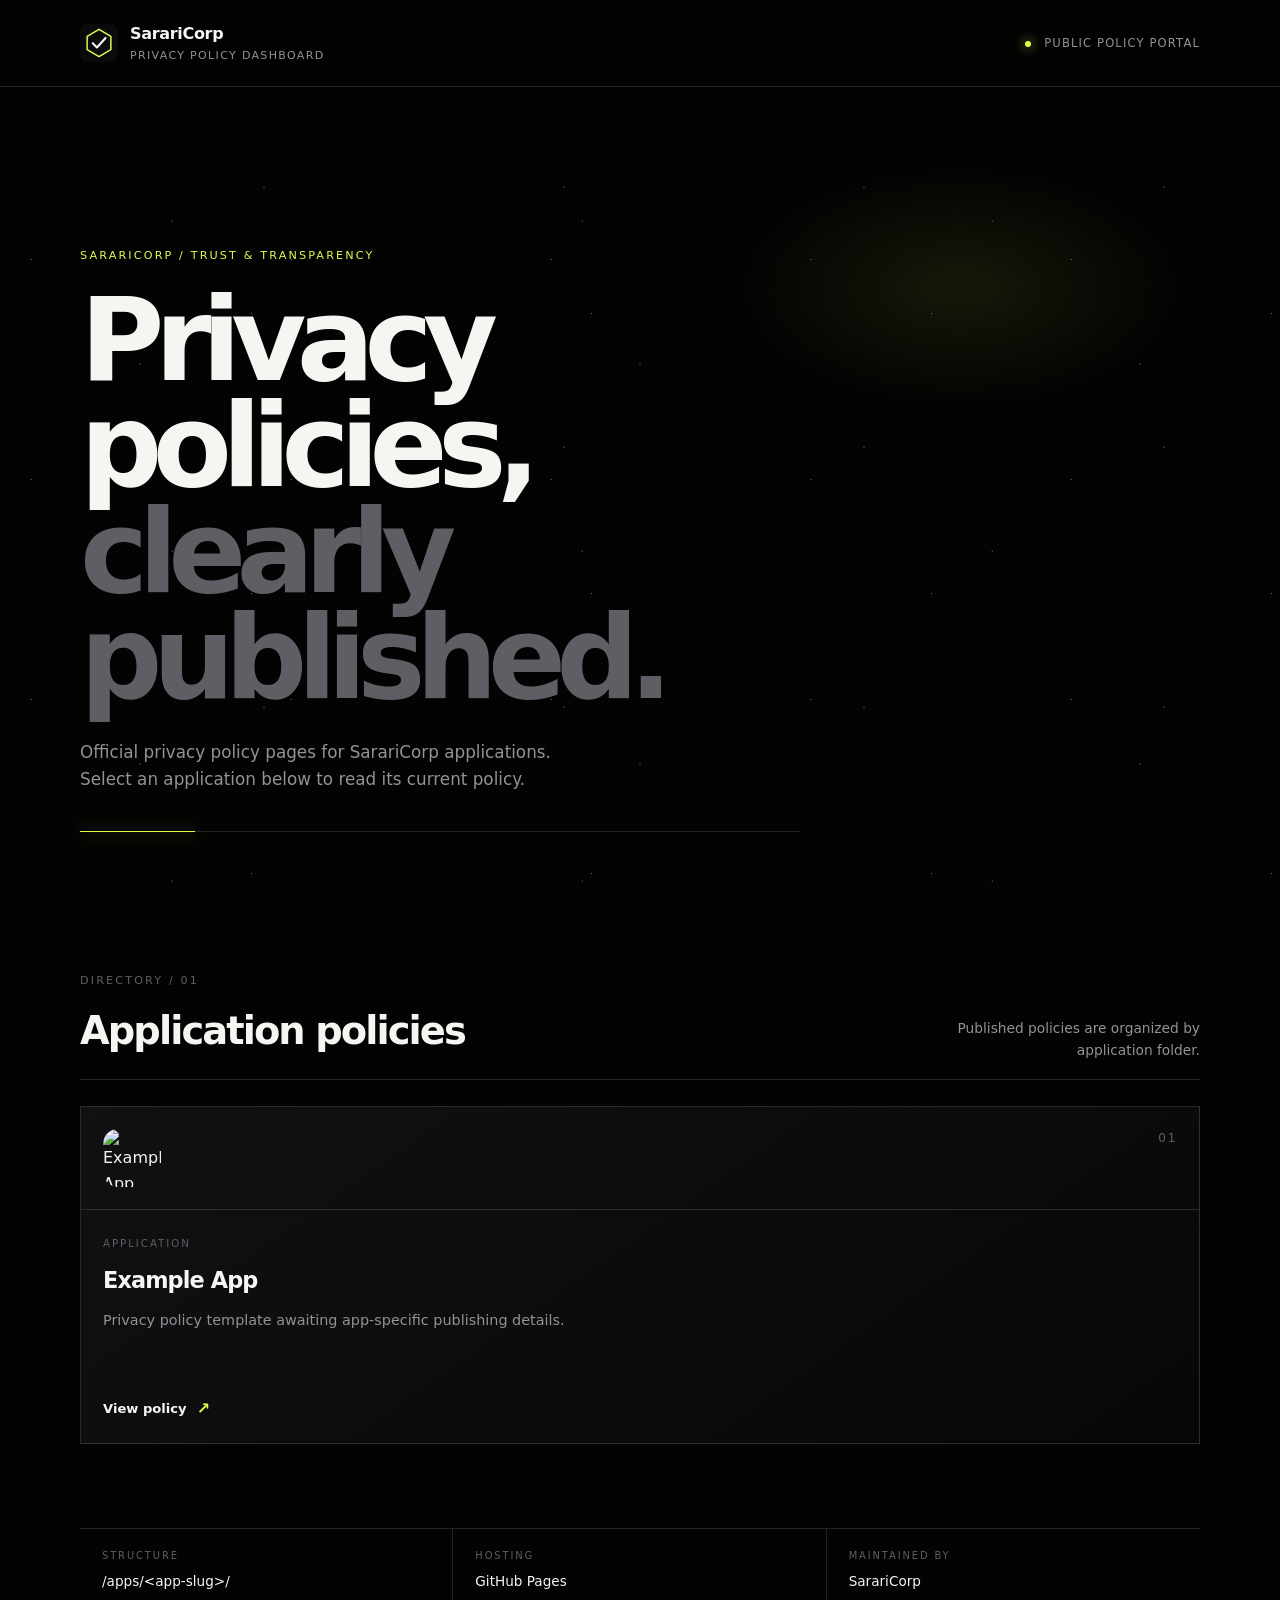
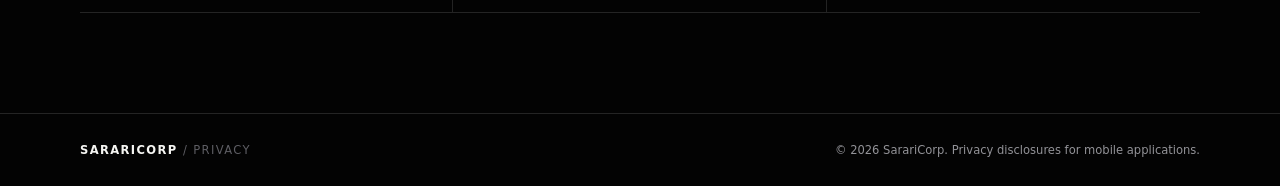
==== commit fb0b94d6: "Redesign dashboard with pure black space-tech theme and manual app policy directory" ====
--- a/index.html
+++ b/index.html
@@ -3,57 +3,54 @@
 <head>
   <meta charset="utf-8">
   <meta name="viewport" content="width=device-width, initial-scale=1">
-  <title>SarariCorp Privacy Center | App Policies</title>
-  <meta name="description" content="SarariCorp privacy center for app-specific policies hosted at stable GitHub Pages URLs under /apps/&lt;app-slug&gt;/.">
+  <title>SarariCorp Privacy Policy Dashboard</title>
+  <meta name="description" content="The SarariCorp privacy policy dashboard for published mobile application policies.">
   <meta name="robots" content="index,follow">
   <link rel="stylesheet" href="./assets/css/styles.css">
 </head>
 <body>
-  <a class="skip-link" href="#main-content">Skip to main content</a>
+  <a class="skip-link" href="#main-content">Skip to content</a>
   <header class="site-header">
-    <div class="container">
-      <nav class="top-nav" aria-label="Main navigation">
-        <a class="brand" href="./" aria-label="SarariCorp Privacy home">SarariCorp <span class="brand-subtitle">Privacy Center</span></a>
-        <ul class="nav-links">
-          <li><a href="#apps">Apps</a></li>
-          <li><a href="./apps/_template/">Template</a></li>
-        </ul>
-      </nav>
-      <section class="hero" aria-labelledby="hero-title">
-        <p class="eyebrow">Corporate privacy operations</p>
-        <h1 id="hero-title">Transparent app privacy policies, delivered with enterprise-grade clarity</h1>
-        <p class="hero-copy">Welcome to the SarariCorp Privacy Center. Every app policy is published at a stable, review-friendly URL using the <code>/apps/&lt;app-slug&gt;/</code> pattern for static GitHub Pages hosting.</p>
-        <div class="wordmark-block" role="note" aria-label="SarariCorp logo placeholder notice">
-          <p class="wordmark-title">SarariCorp wordmark (text-only)</p>
-          <p class="wordmark-note">Official logo can be added later by replacing this placeholder area and app logo files.</p>
-        </div>
-        <div class="hero-actions">
-          <a class="button-primary" href="#apps">View app policies</a>
-          <a class="button-secondary" href="./apps/example-app/">Review example policy template</a>
-        </div>
-      </section>
+    <div class="container top-nav">
+      <a class="brand" href="./" aria-label="SarariCorp Privacy Policy Dashboard home">
+        <img class="brand-logo" src="./assets/branding/sararicorp-mark.svg" alt="">
+        <span><strong>SarariCorp</strong><small>Privacy Policy Dashboard</small></span>
+      </a>
+      <span class="portal-status"><i aria-hidden="true"></i> Public policy portal</span>
     </div>
   </header>
 
-  <main id="main-content" class="container">
-    <section class="section" id="apps" aria-labelledby="apps-title">
-      <h2 id="apps-title">Available app policies</h2>
-      <p class="section-intro">Each app ships with its own self-contained policy folder and logo asset placeholder to simplify additions and long-term maintenance.</p>
-      <div class="card-grid">
-        <article class="card">
-          <h3>Example App Policy Template</h3>
-          <p>Use this template page to create real app policies. It includes visibly marked placeholder fields that must be customized before publishing.</p>
-          <a class="text-link" href="./apps/example-app/">Open /apps/example-app/</a>
-        </article>
+  <main id="main-content">
+    <section class="hero container" aria-labelledby="page-title">
+      <p class="eyebrow">SarariCorp / Trust &amp; transparency</p>
+      <h1 id="page-title">Privacy policies,<br><span>clearly published.</span></h1>
+      <p class="hero-copy">Official privacy policy pages for SarariCorp applications. Select an application below to read its current policy.</p>
+      <div class="hero-line" aria-hidden="true"><span></span></div>
+    </section>
+
+    <section class="container app-section" id="apps" aria-labelledby="apps-title">
+      <div class="section-heading">
+        <div>
+          <p class="eyebrow">Directory / 01</p>
+          <h2 id="apps-title">Application policies</h2>
+        </div>
+        <p class="section-note">Published policies are organized by application folder.</p>
       </div>
+      <div class="app-grid">
+        <a class="app-card" href="./apps/example-app/">
+          <div class="app-card-top"><img src="./apps/example-app/logo.svg" alt="Example App logo"><span class="card-index">01</span></div>
+          <div class="app-card-body"><p class="card-kicker">Application</p><h3>Example App</h3><p>Privacy policy template awaiting app-specific publishing details.</p><span class="card-link">View policy <b aria-hidden="true">↗</b></span></div>
+        </a>
+      </div>
+    </section>
+
+    <section class="container info-strip" aria-label="Policy directory information">
+      <div><span class="info-label">Structure</span><strong>/apps/&lt;app-slug&gt;/</strong></div>
+      <div><span class="info-label">Hosting</span><strong>GitHub Pages</strong></div>
+      <div><span class="info-label">Maintained by</span><strong>SarariCorp</strong></div>
     </section>
   </main>
 
-  <footer class="site-footer">
-    <div class="container footer-content">
-      <p>© SarariCorp. Privacy documentation hub for mobile applications.</p>
-      <p><a href="./apps/_template/">Starter template</a></p>
-    </div>
-  </footer>
+  <footer class="site-footer"><div class="container footer-content"><div class="footer-brand">SARARICORP <span>/ PRIVACY</span></div><p>© 2026 SarariCorp. Privacy disclosures for mobile applications.</p></div></footer>
 </body>
 </html>
--- a/assets/css/styles.css
+++ b/assets/css/styles.css
@@ -1,301 +1,70 @@
 :root {
   color-scheme: dark;
-  --bg: #000000;
-  --bg-soft: #05070f;
-  --panel: #0b1020;
-  --panel-strong: #111a33;
-  --text: #f3f6ff;
-  --muted: #b3bfd6;
-  --brand: #8cbcff;
-  --brand-strong: #c1a5ff;
-  --border: rgba(166, 190, 255, 0.28);
-  --focus: #d4e4ff;
-  --shadow: 0 20px 45px rgba(0, 0, 0, 0.5);
+  --black: #030303;
+  --surface: #0a0a0b;
+  --surface-2: #101012;
+  --text: #f5f5f2;
+  --muted: #929297;
+  --faint: #5e5e64;
+  --line: rgba(255,255,255,.13);
+  --line-strong: rgba(255,255,255,.26);
+  --accent: #d9ff4f;
 }
-
-* {
-  box-sizing: border-box;
-}
-
-html,
-body {
-  margin: 0;
-  font-family: Inter, "Segoe UI", Roboto, Helvetica, Arial, sans-serif;
-  line-height: 1.65;
-  background:
-    radial-gradient(circle at 18% 15%, rgba(117, 152, 255, 0.2), transparent 33%),
-    radial-gradient(circle at 84% 0%, rgba(163, 118, 255, 0.18), transparent 34%),
-    radial-gradient(1.6px 1.6px at 22% 45%, rgba(255, 255, 255, 0.5), transparent 60%),
-    radial-gradient(1px 1px at 70% 38%, rgba(255, 255, 255, 0.45), transparent 60%),
-    radial-gradient(1.3px 1.3px at 80% 82%, rgba(255, 255, 255, 0.35), transparent 60%),
-    linear-gradient(180deg, var(--bg), var(--bg-soft) 60%, var(--bg));
-  color: var(--text);
-  min-height: 100%;
-}
-
-a {
-  color: var(--brand);
-}
-
-a:hover {
-  color: #cdddff;
-}
-
-a:focus-visible,
-button:focus-visible {
-  outline: 2px solid var(--focus);
-  outline-offset: 3px;
-  border-radius: 4px;
-}
-
-.skip-link {
-  position: absolute;
-  left: -999px;
-  top: 0;
-  background: #ffffff;
-  color: #000000;
-  padding: 0.55rem 0.8rem;
-  border-radius: 0.35rem;
-  font-weight: 700;
-}
-
-.skip-link:focus {
-  left: 0.75rem;
-  top: 0.75rem;
-  z-index: 20;
-}
-
-.container {
-  width: min(1140px, 92vw);
-  margin: 0 auto;
-}
-
-.site-header {
-  border-bottom: 1px solid var(--border);
-  backdrop-filter: blur(5px);
-  background: rgba(0, 0, 0, 0.45);
-}
-
-.top-nav {
-  display: flex;
-  justify-content: space-between;
-  align-items: center;
-  gap: 1rem;
-  padding: 1rem 0;
-}
-
-.brand {
-  color: #ffffff;
-  text-decoration: none;
-  font-weight: 800;
-  letter-spacing: 0.03em;
-}
-
-.brand-subtitle {
-  font-size: 0.77rem;
-  color: var(--muted);
-  margin-left: 0.55rem;
-  font-weight: 500;
-}
-
-.nav-links {
-  list-style: none;
-  display: flex;
-  gap: 1.1rem;
-  margin: 0;
-  padding: 0;
-}
-
-.nav-links a {
-  text-decoration: none;
-  font-weight: 600;
-}
-
-.hero {
-  padding: 3.3rem 0 3.8rem;
-  display: grid;
-  gap: 1.3rem;
-}
-
-.eyebrow {
-  text-transform: uppercase;
-  color: var(--muted);
-  letter-spacing: 0.14em;
-  font-size: 0.75rem;
-  margin: 0;
-}
-
-h1,
-h2,
-h3 {
-  line-height: 1.22;
-  margin-bottom: 0.7rem;
-}
-
-h1 {
-  font-size: clamp(2rem, 4vw, 3rem);
-  margin-top: 0;
-}
-
-.hero-copy,
-.section-intro,
-.policy-meta {
-  margin: 0;
-  max-width: 74ch;
-  color: var(--muted);
-}
-
-.wordmark-block {
-  border: 1px dashed rgba(215, 229, 255, 0.38);
-  border-radius: 14px;
-  padding: 0.85rem 1rem;
-  background: rgba(143, 168, 255, 0.08);
-  max-width: fit-content;
-}
-
-.wordmark-title {
-  margin: 0;
-  font-size: 0.92rem;
-  color: #d9e4ff;
-}
-
-.wordmark-note {
-  margin: 0.2rem 0 0;
-  font-size: 0.82rem;
-  color: var(--muted);
-}
-
-.hero-actions {
-  display: flex;
-  flex-wrap: wrap;
-  gap: 0.75rem;
-}
-
-.button-primary,
-.button-secondary {
-  display: inline-block;
-  text-decoration: none;
-  font-weight: 700;
-  padding: 0.72rem 1.15rem;
-  border-radius: 999px;
-  transition: transform 0.18s ease, box-shadow 0.18s ease, filter 0.18s ease;
-}
-
-.button-primary {
-  background: linear-gradient(90deg, var(--brand), var(--brand-strong));
-  color: #000814;
-  box-shadow: 0 0 0 1px rgba(207, 221, 255, 0.34), 0 9px 24px rgba(78, 117, 255, 0.35);
-}
-
-.button-secondary {
-  border: 1px solid var(--border);
-  color: #d5e2ff;
-  background: rgba(16, 25, 53, 0.45);
-}
-
-.button-primary:hover,
-.button-secondary:hover {
-  transform: translateY(-1px);
-  filter: brightness(1.08);
-}
-
-.section {
-  padding: 2.2rem 0;
-}
-
-.card-grid {
-  display: grid;
-  grid-template-columns: repeat(auto-fit, minmax(250px, 1fr));
-  gap: 1rem;
-  margin-top: 1rem;
-}
-
-.card,
-.content-panel {
-  background: linear-gradient(160deg, rgba(18, 28, 56, 0.88), rgba(8, 13, 30, 0.9));
-  border: 1px solid var(--border);
-  border-radius: 16px;
-  box-shadow: var(--shadow);
-}
-
-.card {
-  padding: 1.1rem;
-}
-
-.content-panel {
-  padding: 1.25rem;
-}
-
-.card h3,
-.content-panel h2:first-child {
-  margin-top: 0;
-}
-
-.text-link {
-  font-weight: 700;
-}
-
-.site-footer {
-  border-top: 1px solid var(--border);
-  margin-top: 2rem;
-  background: rgba(0, 0, 0, 0.5);
-}
-
-.footer-content {
-  padding: 1rem 0 2rem;
-  color: var(--muted);
-  display: flex;
-  justify-content: space-between;
-  gap: 1rem;
-  flex-wrap: wrap;
-}
-
-.policy-meta {
-  margin: 0.45rem 0 1.3rem;
-}
-
-.content-panel h2 {
-  margin-top: 1.8rem;
-}
-
-code {
-  background: rgba(147, 179, 255, 0.2);
-  border-radius: 6px;
-  padding: 0.1rem 0.3rem;
-}
-
-.app-logo {
-  width: min(170px, 100%);
-  height: auto;
-  margin: 0 0 1rem;
-  border: 1px solid rgba(197, 214, 255, 0.35);
-  border-radius: 12px;
-  background: #040913;
-}
-
-.template-warning {
-  border-left: 4px solid #f9b44a;
-  padding-left: 0.9rem;
-  color: #ffe8bc;
-}
-
-@media (max-width: 760px) {
-  .top-nav {
-    flex-wrap: wrap;
-  }
-
-  .brand-subtitle {
-    display: block;
-    margin: 0.1rem 0 0;
-  }
-}
-
-@media (prefers-reduced-motion: reduce) {
-  *,
-  *::before,
-  *::after {
-    animation: none !important;
-    transition: none !important;
-    scroll-behavior: auto !important;
-  }
-}
+* { box-sizing: border-box; }
+html { scroll-behavior: smooth; }
+body { margin: 0; min-height: 100vh; overflow-x: hidden; background: var(--black); color: var(--text); font-family: Inter, ui-sans-serif, system-ui, -apple-system, BlinkMacSystemFont, "Segoe UI", sans-serif; line-height: 1.6; }
+body::before { content: ""; position: fixed; inset: 0; pointer-events: none; opacity: .45; background-image: radial-gradient(1px 1px at 12% 18%, #fff, transparent), radial-gradient(1px 1px at 74% 12%, #fff, transparent), radial-gradient(1px 1px at 42% 67%, #fff, transparent), radial-gradient(1px 1px at 88% 72%, #fff, transparent), radial-gradient(1px 1px at 28% 91%, #fff, transparent); background-size: 260px 220px, 340px 280px, 410px 330px, 300px 260px, 500px 400px; }
+a { color: inherit; }
+a:focus-visible { outline: 2px solid var(--accent); outline-offset: 5px; }
+.container { width: min(1120px, calc(100% - 40px)); margin-inline: auto; }
+.skip-link { position: absolute; left: -999px; top: 12px; padding: 8px 12px; background: var(--accent); color: #000; z-index: 5; }
+.skip-link:focus { left: 12px; }
+.site-header { border-bottom: 1px solid var(--line); background: rgba(3,3,3,.82); backdrop-filter: blur(14px); position: relative; z-index: 1; }
+.top-nav { min-height: 86px; display: flex; align-items: center; justify-content: space-between; gap: 20px; }
+.brand { display: inline-flex; align-items: center; gap: 12px; text-decoration: none; letter-spacing: -.02em; }
+.brand-logo { width: 38px; height: 38px; }
+.brand strong, .brand small { display: block; }
+.brand strong { font-size: 1rem; }
+.brand small { margin-top: 1px; color: var(--muted); font-size: .69rem; letter-spacing: .12em; text-transform: uppercase; }
+.portal-status { color: var(--muted); font-size: .72rem; letter-spacing: .1em; text-transform: uppercase; }
+.portal-status i { display: inline-block; width: 6px; height: 6px; margin-right: 8px; border-radius: 50%; background: var(--accent); box-shadow: 0 0 12px var(--accent); }
+.hero { padding-top: clamp(90px, 14vw, 160px); padding-bottom: clamp(82px, 12vw, 140px); position: relative; }
+.hero::after { content: ""; position: absolute; width: 480px; height: 260px; right: 0; top: 70px; background: radial-gradient(ellipse, rgba(217,255,79,.09), transparent 68%); pointer-events: none; }
+.eyebrow, .card-kicker, .info-label { color: var(--accent); font-size: .7rem; letter-spacing: .19em; text-transform: uppercase; }
+.eyebrow { margin: 0 0 22px; }
+h1, h2, h3, p { margin-top: 0; }
+h1 { max-width: 830px; margin-bottom: 28px; font-size: clamp(3.25rem, 9vw, 7.6rem); line-height: .92; letter-spacing: -.085em; font-weight: 700; }
+h1 span { color: var(--faint); }
+.hero-copy { max-width: 490px; margin-bottom: 38px; color: var(--muted); font-size: 1.05rem; }
+.hero-line { width: min(100%, 720px); height: 1px; background: var(--line); position: relative; }
+.hero-line span { display: block; width: 16%; height: 1px; background: var(--accent); box-shadow: 0 0 16px rgba(217,255,79,.8); }
+.app-section { padding-bottom: 84px; }
+.section-heading { display: flex; align-items: end; justify-content: space-between; gap: 30px; margin-bottom: 26px; border-bottom: 1px solid var(--line); padding-bottom: 18px; }
+.section-heading .eyebrow { margin-bottom: 10px; color: var(--faint); }
+h2 { margin-bottom: 0; font-size: clamp(1.7rem, 3vw, 2.5rem); letter-spacing: -.05em; }
+.section-note { max-width: 270px; margin: 0; color: var(--muted); font-size: .86rem; text-align: right; }
+.app-grid { display: grid; grid-template-columns: repeat(auto-fit, minmax(270px, 1fr)); gap: 16px; }
+.app-card { display: block; min-height: 330px; overflow: hidden; text-decoration: none; background: linear-gradient(145deg, #111113, #070708); border: 1px solid var(--line); transition: border-color .2s ease, transform .2s ease, background .2s ease; }
+.app-card:hover { border-color: var(--line-strong); background: linear-gradient(145deg, #171719, #09090a); transform: translateY(-4px); }
+.app-card-top { display: flex; align-items: flex-start; justify-content: space-between; padding: 22px; border-bottom: 1px solid var(--line); }
+.app-card-top img { width: 58px; height: 58px; border-radius: 15px; }
+.card-index { color: var(--faint); font-size: .75rem; letter-spacing: .14em; }
+.app-card-body { padding: 25px 22px 22px; }
+.card-kicker { margin-bottom: 12px; color: var(--faint); font-size: .64rem; }
+.app-card h3 { margin-bottom: 10px; font-size: 1.4rem; letter-spacing: -.04em; }
+.app-card p:not(.card-kicker) { min-height: 52px; color: var(--muted); font-size: .9rem; }
+.card-link { display: inline-flex; gap: 10px; align-items: center; margin-top: 20px; color: var(--text); font-size: .82rem; font-weight: 600; }
+.card-link b { color: var(--accent); font-size: 1rem; }
+.info-strip { display: grid; grid-template-columns: repeat(3, 1fr); margin-bottom: 100px; border-top: 1px solid var(--line); border-bottom: 1px solid var(--line); }
+.info-strip > div { padding: 19px 22px; border-right: 1px solid var(--line); }
+.info-strip > div:last-child { border-right: 0; }
+.info-label, .info-strip strong { display: block; }
+.info-label { margin-bottom: 7px; color: var(--faint); font-size: .62rem; }
+.info-strip strong { font-size: .85rem; font-weight: 500; }
+.site-footer { border-top: 1px solid var(--line); }
+.footer-content { display: flex; justify-content: space-between; gap: 20px; padding: 27px 0; color: var(--muted); font-size: .72rem; }
+.footer-content p { margin: 0; }
+.footer-brand { color: var(--text); font-weight: 700; letter-spacing: .12em; }
+.footer-brand span { color: var(--faint); font-weight: 400; }
+@media (max-width: 650px) { .container { width: min(100% - 28px, 1120px); } .portal-status { display: none; } .hero { padding-top: 90px; } h1 { font-size: clamp(3.2rem, 17vw, 5.2rem); } .section-heading { display: block; } .section-note { margin-top: 12px; text-align: left; } .info-strip { grid-template-columns: 1fr; } .info-strip > div { border-right: 0; border-bottom: 1px solid var(--line); } .info-strip > div:last-child { border-bottom: 0; } .footer-content { display: block; } .footer-content p { margin-top: 12px; } }
+@media (prefers-reduced-motion: reduce) { *, *::before, *::after { scroll-behavior: auto !important; transition-duration: .01ms !important; } }
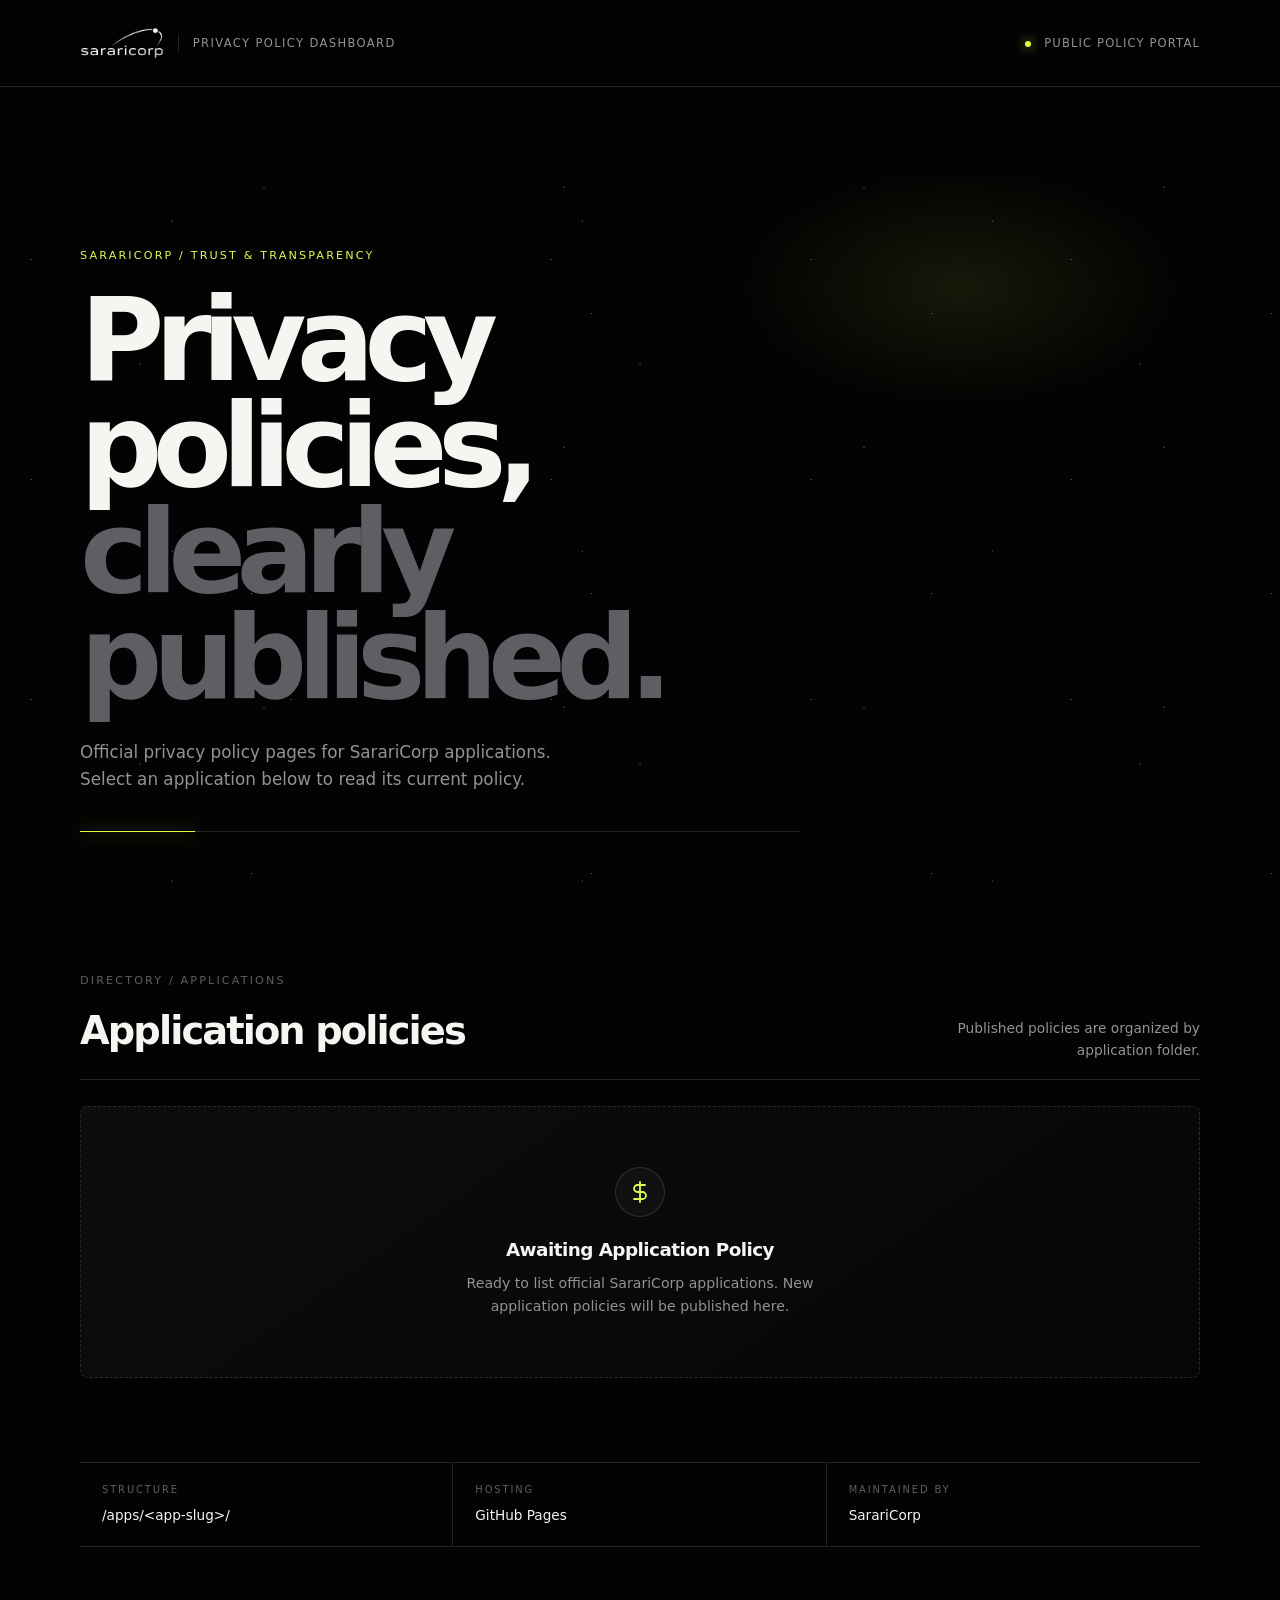
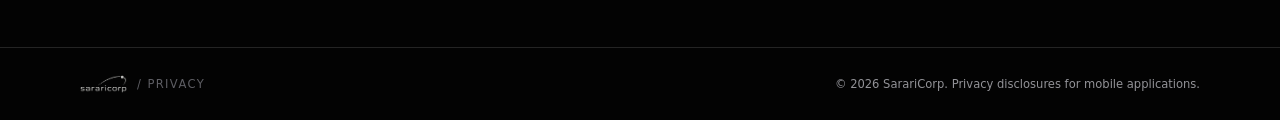
==== commit de67c02e: "cdf" ====
--- a/index.html
+++ b/index.html
@@ -6,6 +6,7 @@
   <title>SarariCorp Privacy Policy Dashboard</title>
   <meta name="description" content="The SarariCorp privacy policy dashboard for published mobile application policies.">
   <meta name="robots" content="index,follow">
+  <link rel="icon" type="image/png" href="./assets/branding/sararicorp-logo.png">
   <link rel="stylesheet" href="./assets/css/styles.css">
 </head>
 <body>
@@ -13,8 +14,9 @@
   <header class="site-header">
     <div class="container top-nav">
       <a class="brand" href="./" aria-label="SarariCorp Privacy Policy Dashboard home">
-        <img class="brand-logo" src="./assets/branding/sararicorp-mark.svg" alt="">
-        <span><strong>SarariCorp</strong><small>Privacy Policy Dashboard</small></span>
+        <img class="brand-logo" src="./assets/branding/sararicorp-logo.png" alt="SarariCorp">
+        <span class="brand-divider" aria-hidden="true"></span>
+        <span class="brand-subtitle">Privacy Policy Dashboard</span>
       </a>
       <span class="portal-status"><i aria-hidden="true"></i> Public policy portal</span>
     </div>
@@ -31,16 +33,21 @@
     <section class="container app-section" id="apps" aria-labelledby="apps-title">
       <div class="section-heading">
         <div>
-          <p class="eyebrow">Directory / 01</p>
+          <p class="eyebrow">Directory / Applications</p>
           <h2 id="apps-title">Application policies</h2>
         </div>
         <p class="section-note">Published policies are organized by application folder.</p>
       </div>
       <div class="app-grid">
-        <a class="app-card" href="./apps/example-app/">
-          <div class="app-card-top"><img src="./apps/example-app/logo.svg" alt="Example App logo"><span class="card-index">01</span></div>
-          <div class="app-card-body"><p class="card-kicker">Application</p><h3>Example App</h3><p>Privacy policy template awaiting app-specific publishing details.</p><span class="card-link">View policy <b aria-hidden="true">↗</b></span></div>
-        </a>
+        <div class="empty-state">
+          <div class="empty-state-icon" aria-hidden="true">
+            <svg width="24" height="24" viewBox="0 0 24 24" fill="none" stroke="currentColor" stroke-width="1.8" stroke-linecap="round" stroke-linejoin="round">
+              <path d="M12 2v20M17 5H9.5a3.5 3.5 0 0 0 0 7h5a3.5 3.5 0 0 1 0 7H6"></path>
+            </svg>
+          </div>
+          <h3>Awaiting Application Policy</h3>
+          <p>Ready to list official SarariCorp applications. New application policies will be published here.</p>
+        </div>
       </div>
     </section>
 
@@ -51,6 +58,14 @@
     </section>
   </main>
 
-  <footer class="site-footer"><div class="container footer-content"><div class="footer-brand">SARARICORP <span>/ PRIVACY</span></div><p>© 2026 SarariCorp. Privacy disclosures for mobile applications.</p></div></footer>
+  <footer class="site-footer">
+    <div class="container footer-content">
+      <div class="footer-brand">
+        <img class="footer-logo" src="./assets/branding/sararicorp-logo.png" alt="SarariCorp">
+        <span>/ PRIVACY</span>
+      </div>
+      <p>© 2026 SarariCorp. Privacy disclosures for mobile applications.</p>
+    </div>
+  </footer>
 </body>
 </html>
--- a/assets/css/styles.css
+++ b/assets/css/styles.css
@@ -21,11 +21,10 @@
 .skip-link:focus { left: 12px; }
 .site-header { border-bottom: 1px solid var(--line); background: rgba(3,3,3,.82); backdrop-filter: blur(14px); position: relative; z-index: 1; }
 .top-nav { min-height: 86px; display: flex; align-items: center; justify-content: space-between; gap: 20px; }
-.brand { display: inline-flex; align-items: center; gap: 12px; text-decoration: none; letter-spacing: -.02em; }
-.brand-logo { width: 38px; height: 38px; }
-.brand strong, .brand small { display: block; }
-.brand strong { font-size: 1rem; }
-.brand small { margin-top: 1px; color: var(--muted); font-size: .69rem; letter-spacing: .12em; text-transform: uppercase; }
+.brand { display: inline-flex; align-items: center; gap: 14px; text-decoration: none; letter-spacing: -.02em; }
+.brand-logo { height: 32px; width: auto; max-width: 140px; display: block; object-fit: contain; }
+.brand-divider { width: 1px; height: 18px; background: var(--line); }
+.brand-subtitle { color: var(--muted); font-size: .72rem; letter-spacing: .12em; text-transform: uppercase; font-weight: 500; }
 .portal-status { color: var(--muted); font-size: .72rem; letter-spacing: .1em; text-transform: uppercase; }
 .portal-status i { display: inline-block; width: 6px; height: 6px; margin-right: 8px; border-radius: 50%; background: var(--accent); box-shadow: 0 0 12px var(--accent); }
 .hero { padding-top: clamp(90px, 14vw, 160px); padding-bottom: clamp(82px, 12vw, 140px); position: relative; }
@@ -61,10 +60,15 @@
 .info-label, .info-strip strong { display: block; }
 .info-label { margin-bottom: 7px; color: var(--faint); font-size: .62rem; }
 .info-strip strong { font-size: .85rem; font-weight: 500; }
+.empty-state { grid-column: 1 / -1; display: flex; flex-direction: column; align-items: center; justify-content: center; text-align: center; padding: 60px 24px; background: linear-gradient(145deg, #0d0d0f, #060607); border: 1px dashed var(--line); border-radius: 8px; }
+.empty-state-icon { width: 50px; height: 50px; display: grid; place-items: center; border-radius: 50%; background: rgba(255,255,255,.03); border: 1px solid var(--line); color: var(--accent); margin-bottom: 18px; }
+.empty-state h3 { margin: 0 0 8px; font-size: 1.15rem; letter-spacing: -.03em; color: var(--text); }
+.empty-state p { margin: 0; max-width: 400px; color: var(--muted); font-size: .88rem; }
 .site-footer { border-top: 1px solid var(--line); }
-.footer-content { display: flex; justify-content: space-between; gap: 20px; padding: 27px 0; color: var(--muted); font-size: .72rem; }
+.footer-content { display: flex; justify-content: space-between; align-items: center; gap: 20px; padding: 27px 0; color: var(--muted); font-size: .72rem; }
 .footer-content p { margin: 0; }
-.footer-brand { color: var(--text); font-weight: 700; letter-spacing: .12em; }
+.footer-brand { display: inline-flex; align-items: center; gap: 10px; color: var(--text); font-weight: 700; letter-spacing: .12em; }
+.footer-logo { height: 18px; width: auto; opacity: .85; }
 .footer-brand span { color: var(--faint); font-weight: 400; }
-@media (max-width: 650px) { .container { width: min(100% - 28px, 1120px); } .portal-status { display: none; } .hero { padding-top: 90px; } h1 { font-size: clamp(3.2rem, 17vw, 5.2rem); } .section-heading { display: block; } .section-note { margin-top: 12px; text-align: left; } .info-strip { grid-template-columns: 1fr; } .info-strip > div { border-right: 0; border-bottom: 1px solid var(--line); } .info-strip > div:last-child { border-bottom: 0; } .footer-content { display: block; } .footer-content p { margin-top: 12px; } }
+@media (max-width: 650px) { .container { width: min(100% - 28px, 1120px); } .portal-status, .brand-divider, .brand-subtitle { display: none; } .hero { padding-top: 90px; } h1 { font-size: clamp(3.2rem, 17vw, 5.2rem); } .section-heading { display: block; } .section-note { margin-top: 12px; text-align: left; } .info-strip { grid-template-columns: 1fr; } .info-strip > div { border-right: 0; border-bottom: 1px solid var(--line); } .info-strip > div:last-child { border-bottom: 0; } .footer-content { display: block; } .footer-content p { margin-top: 12px; } }
 @media (prefers-reduced-motion: reduce) { *, *::before, *::after { scroll-behavior: auto !important; transition-duration: .01ms !important; } }
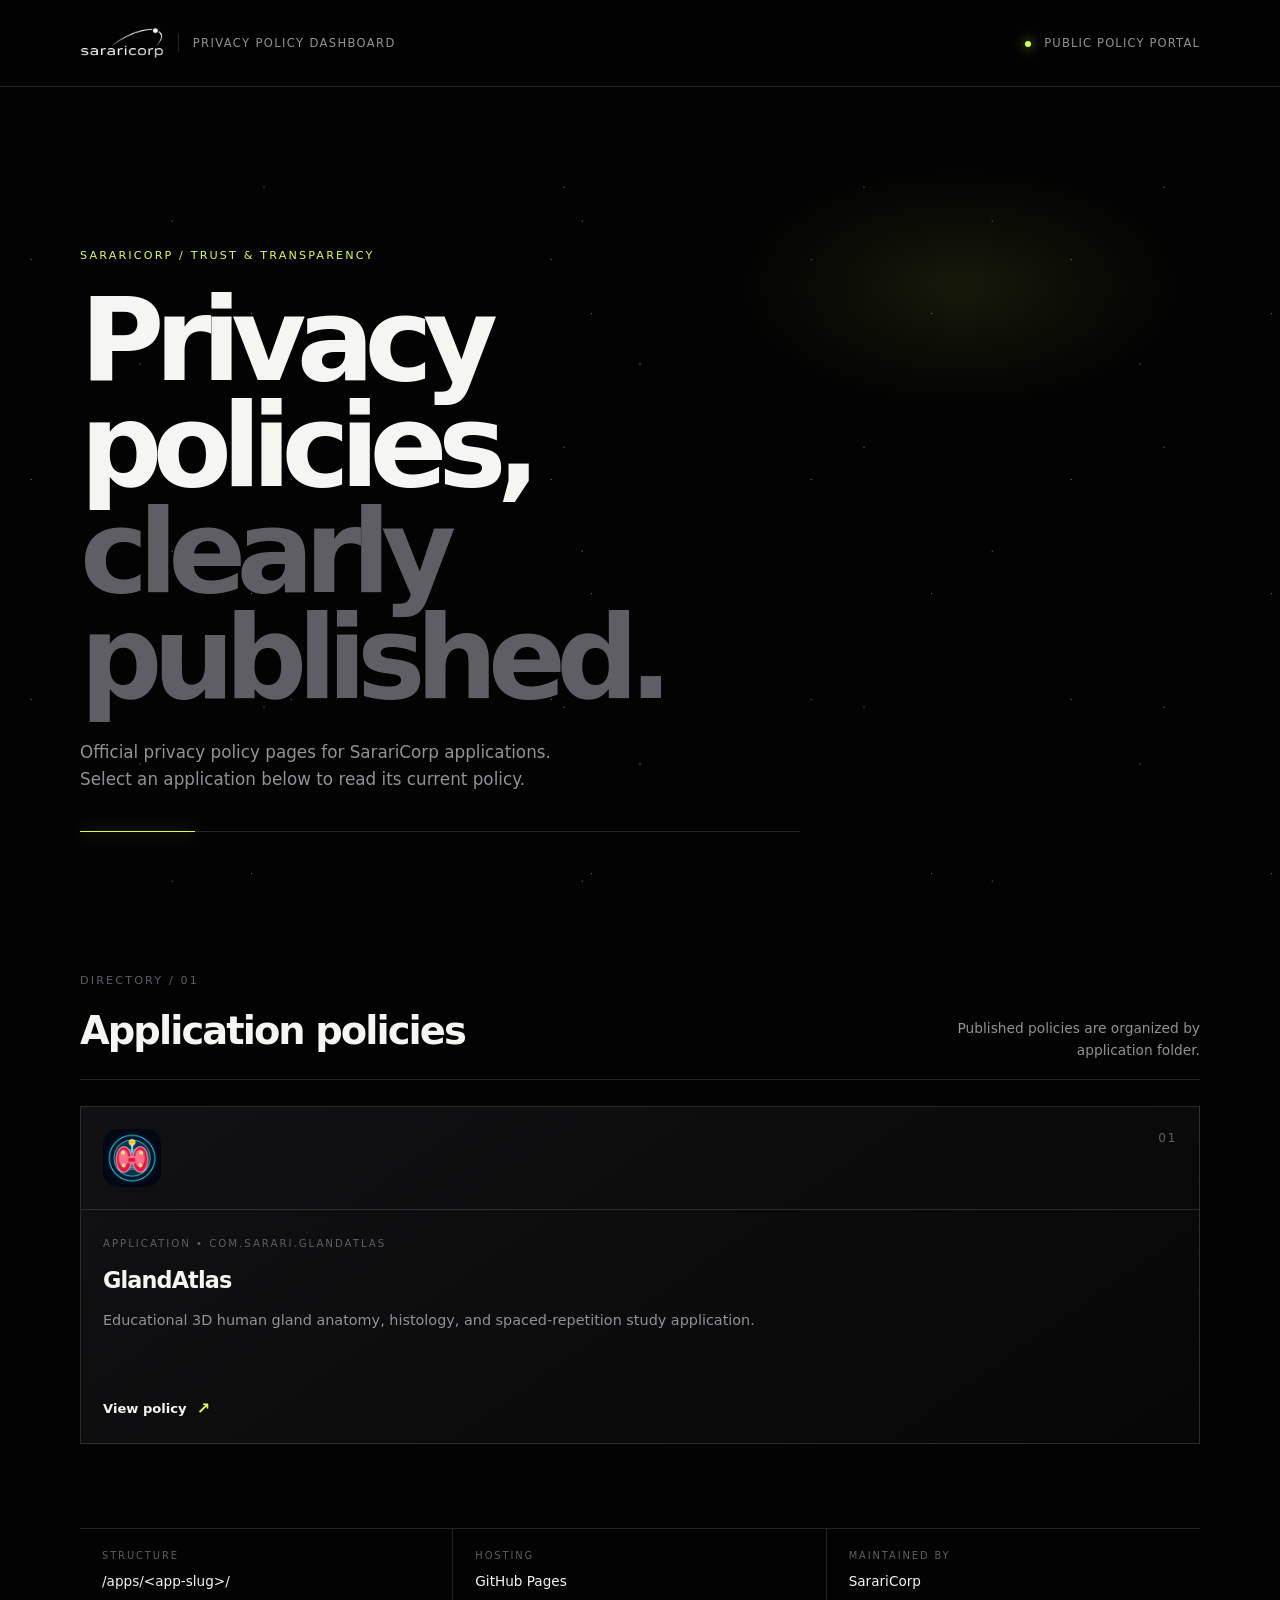
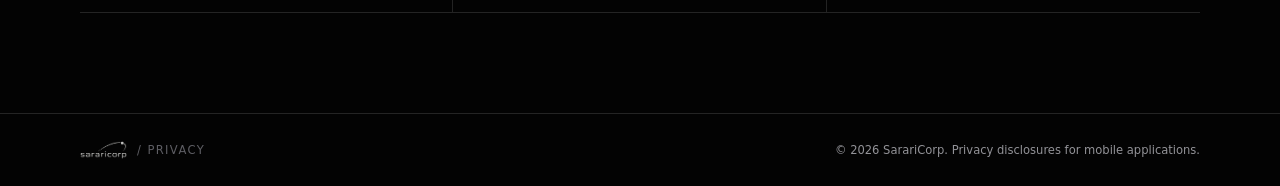
==== commit 5d17f845: "czxc" ====
--- a/index.html
+++ b/index.html
@@ -33,21 +33,24 @@
     <section class="container app-section" id="apps" aria-labelledby="apps-title">
       <div class="section-heading">
         <div>
-          <p class="eyebrow">Directory / Applications</p>
+          <p class="eyebrow">Directory / 01</p>
           <h2 id="apps-title">Application policies</h2>
         </div>
         <p class="section-note">Published policies are organized by application folder.</p>
       </div>
       <div class="app-grid">
-        <div class="empty-state">
-          <div class="empty-state-icon" aria-hidden="true">
-            <svg width="24" height="24" viewBox="0 0 24 24" fill="none" stroke="currentColor" stroke-width="1.8" stroke-linecap="round" stroke-linejoin="round">
-              <path d="M12 2v20M17 5H9.5a3.5 3.5 0 0 0 0 7h5a3.5 3.5 0 0 1 0 7H6"></path>
-            </svg>
+        <a class="app-card" href="./apps/glandatlas/">
+          <div class="app-card-top">
+            <img src="./apps/glandatlas/logo.png" alt="GlandAtlas logo">
+            <span class="card-index">01</span>
           </div>
-          <h3>Awaiting Application Policy</h3>
-          <p>Ready to list official SarariCorp applications. New application policies will be published here.</p>
-        </div>
+          <div class="app-card-body">
+            <p class="card-kicker">Application &bull; com.sarari.glandatlas</p>
+            <h3>GlandAtlas</h3>
+            <p>Educational 3D human gland anatomy, histology, and spaced-repetition study application.</p>
+            <span class="card-link">View policy <b aria-hidden="true">&nearr;</b></span>
+          </div>
+        </a>
       </div>
     </section>
 
--- a/assets/css/styles.css
+++ b/assets/css/styles.css
@@ -70,5 +70,33 @@
 .footer-brand { display: inline-flex; align-items: center; gap: 10px; color: var(--text); font-weight: 700; letter-spacing: .12em; }
 .footer-logo { height: 18px; width: auto; opacity: .85; }
 .footer-brand span { color: var(--faint); font-weight: 400; }
-@media (max-width: 650px) { .container { width: min(100% - 28px, 1120px); } .portal-status, .brand-divider, .brand-subtitle { display: none; } .hero { padding-top: 90px; } h1 { font-size: clamp(3.2rem, 17vw, 5.2rem); } .section-heading { display: block; } .section-note { margin-top: 12px; text-align: left; } .info-strip { grid-template-columns: 1fr; } .info-strip > div { border-right: 0; border-bottom: 1px solid var(--line); } .info-strip > div:last-child { border-bottom: 0; } .footer-content { display: block; } .footer-content p { margin-top: 12px; } }
+/* Policy Detail Pages */
+.policy-page { padding-top: 48px; padding-bottom: 96px; max-width: 860px; }
+.back-link { display: inline-flex; align-items: center; gap: 8px; color: var(--muted); text-decoration: none; font-size: .84rem; letter-spacing: .04em; margin-bottom: 34px; transition: color .2s ease; }
+.back-link:hover { color: var(--accent); }
+.app-head { display: flex; gap: 24px; align-items: center; margin-bottom: 36px; padding-bottom: 28px; border-bottom: 1px solid var(--line); }
+.app-logo { width: 88px; height: 88px; border-radius: 20px; border: 1px solid var(--line); box-shadow: 0 4px 24px rgba(0,0,0,.6); flex-shrink: 0; object-fit: cover; }
+.app-head h1 { font-size: clamp(2rem, 5vw, 3.2rem); margin-bottom: 6px; letter-spacing: -.05em; line-height: 1.1; }
+.policy-meta { margin: 0; color: var(--muted); font-size: .9rem; }
+.callout { padding: 18px 22px; margin: 24px 0; border-radius: 10px; border: 1px solid var(--line); background: rgba(255, 255, 255, .02); }
+.callout strong { display: block; margin-bottom: 6px; font-size: .95rem; color: var(--text); }
+.callout p { margin: 0; color: var(--muted); font-size: .88rem; line-height: 1.6; }
+.callout-highlight { background: rgba(217, 255, 79, .04); border-color: rgba(217, 255, 79, .28); }
+.callout-highlight strong { color: var(--accent); }
+.content-panel { background: linear-gradient(145deg, #0e0e11, #060607); border: 1px solid var(--line); border-radius: 14px; padding: 38px 34px; }
+.content-panel h2 { font-size: 1.35rem; margin-top: 38px; margin-bottom: 14px; letter-spacing: -.03em; color: var(--text); border-bottom: 1px solid rgba(255,255,255,.07); padding-bottom: 10px; }
+.content-panel h2:first-of-type { margin-top: 0; }
+.content-panel p { color: #c9c9ce; font-size: .96rem; line-height: 1.7; margin-bottom: 16px; }
+.content-panel ul { color: #c9c9ce; padding-left: 22px; margin-bottom: 22px; }
+.content-panel li { margin-bottom: 8px; line-height: 1.6; }
+.content-panel li strong { color: var(--text); }
+.table-wrap { overflow-x: auto; margin: 22px 0 28px; border: 1px solid var(--line); border-radius: 8px; }
+.policy-table { width: 100%; border-collapse: collapse; font-size: .88rem; text-align: left; }
+.policy-table th, .policy-table td { padding: 12px 16px; border-bottom: 1px solid var(--line); }
+.policy-table th { background: rgba(255,255,255,.04); color: var(--text); font-weight: 600; letter-spacing: .02em; }
+.policy-table tr:last-child td { border-bottom: 0; }
+.policy-table td { color: #c9c9ce; }
+.tag-badge { display: inline-block; padding: 3px 8px; border-radius: 4px; background: rgba(217,255,79,.12); color: var(--accent); font-size: .72rem; font-family: ui-monospace, SFMono-Regular, Menlo, monospace; }
+
+@media (max-width: 650px) { .container { width: min(100% - 28px, 1120px); } .portal-status, .brand-divider, .brand-subtitle { display: none; } .hero { padding-top: 90px; } h1 { font-size: clamp(3.2rem, 17vw, 5.2rem); } .section-heading { display: block; } .section-note { margin-top: 12px; text-align: left; } .info-strip { grid-template-columns: 1fr; } .info-strip > div { border-right: 0; border-bottom: 1px solid var(--line); } .info-strip > div:last-child { border-bottom: 0; } .footer-content { display: block; } .footer-content p { margin-top: 12px; } .app-head { flex-direction: column; align-items: flex-start; gap: 16px; } .content-panel { padding: 24px 18px; } }
 @media (prefers-reduced-motion: reduce) { *, *::before, *::after { scroll-behavior: auto !important; transition-duration: .01ms !important; } }
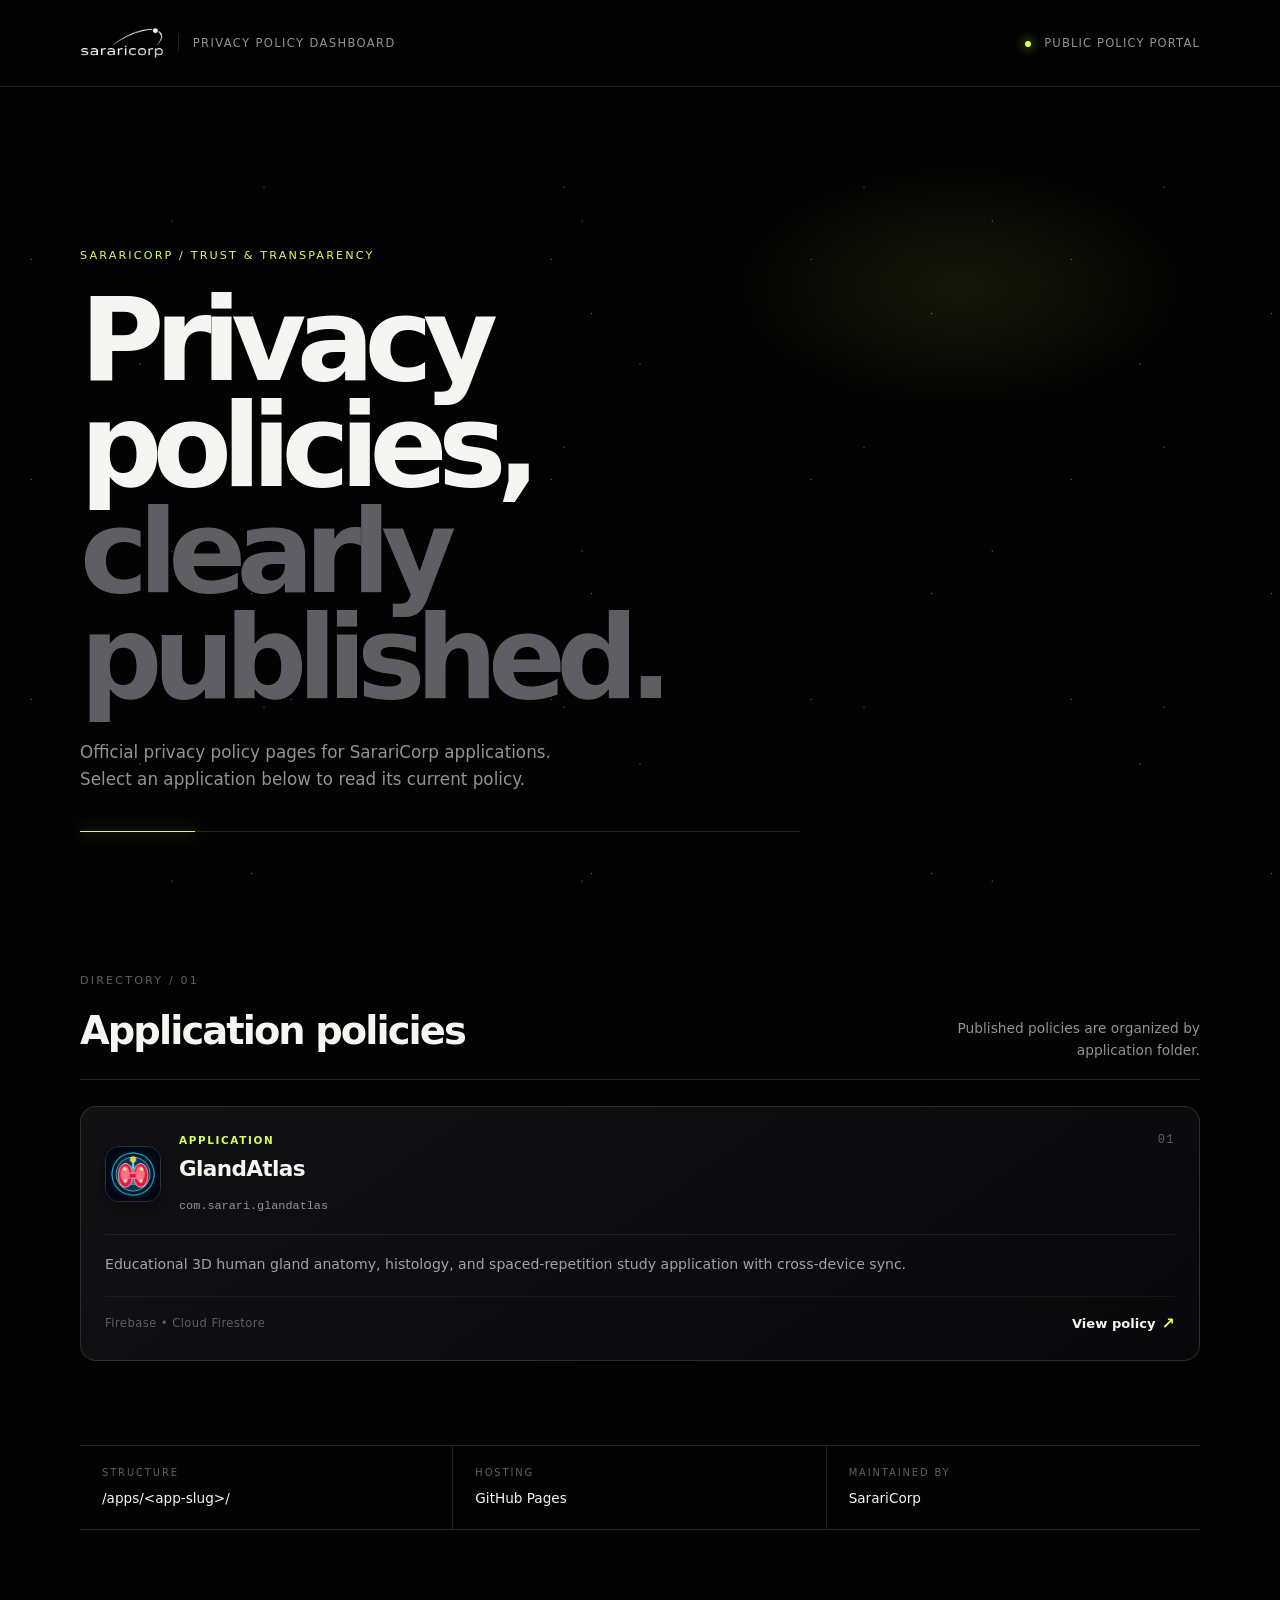
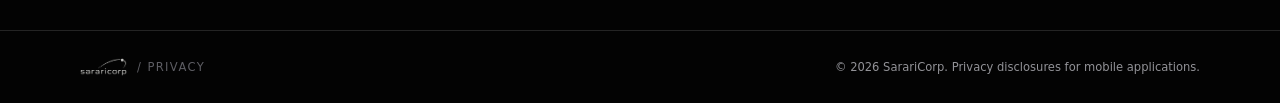
==== commit 701509b6: "sadsc" ====
--- a/index.html
+++ b/index.html
@@ -7,7 +7,7 @@
   <meta name="description" content="The SarariCorp privacy policy dashboard for published mobile application policies.">
   <meta name="robots" content="index,follow">
   <link rel="icon" type="image/png" href="./assets/branding/sararicorp-logo.png">
-  <link rel="stylesheet" href="./assets/css/styles.css">
+  <link rel="stylesheet" href="./assets/css/styles.css?v=2">
 </head>
 <body>
   <a class="skip-link" href="#main-content">Skip to content</a>
@@ -40,15 +40,23 @@
       </div>
       <div class="app-grid">
         <a class="app-card" href="./apps/glandatlas/">
-          <div class="app-card-top">
-            <img src="./apps/glandatlas/logo.png" alt="GlandAtlas logo">
-            <span class="card-index">01</span>
+          <div class="app-card-header">
+            <img src="./apps/glandatlas/logo.png" alt="GlandAtlas logo" class="card-app-logo" width="56" height="56">
+            <div class="card-title-wrap">
+              <div class="card-meta-line">
+                <span class="card-kicker">Application</span>
+                <span class="card-index">01</span>
+              </div>
+              <h3 class="card-title">GlandAtlas</h3>
+              <span class="card-package">com.sarari.glandatlas</span>
+            </div>
           </div>
           <div class="app-card-body">
-            <p class="card-kicker">Application &bull; com.sarari.glandatlas</p>
-            <h3>GlandAtlas</h3>
-            <p>Educational 3D human gland anatomy, histology, and spaced-repetition study application.</p>
-            <span class="card-link">View policy <b aria-hidden="true">&nearr;</b></span>
+            <p>Educational 3D human gland anatomy, histology, and spaced-repetition study application with cross-device sync.</p>
+            <div class="card-footer">
+              <span class="card-status-tag">Firebase &bull; Cloud Firestore</span>
+              <span class="card-link">View policy <b aria-hidden="true">&nearr;</b></span>
+            </div>
           </div>
         </a>
       </div>
--- a/assets/css/styles.css
+++ b/assets/css/styles.css
@@ -42,18 +42,24 @@
 .section-heading .eyebrow { margin-bottom: 10px; color: var(--faint); }
 h2 { margin-bottom: 0; font-size: clamp(1.7rem, 3vw, 2.5rem); letter-spacing: -.05em; }
 .section-note { max-width: 270px; margin: 0; color: var(--muted); font-size: .86rem; text-align: right; }
-.app-grid { display: grid; grid-template-columns: repeat(auto-fit, minmax(270px, 1fr)); gap: 16px; }
-.app-card { display: block; min-height: 330px; overflow: hidden; text-decoration: none; background: linear-gradient(145deg, #111113, #070708); border: 1px solid var(--line); transition: border-color .2s ease, transform .2s ease, background .2s ease; }
-.app-card:hover { border-color: var(--line-strong); background: linear-gradient(145deg, #171719, #09090a); transform: translateY(-4px); }
-.app-card-top { display: flex; align-items: flex-start; justify-content: space-between; padding: 22px; border-bottom: 1px solid var(--line); }
-.app-card-top img { width: 58px; height: 58px; border-radius: 15px; }
-.card-index { color: var(--faint); font-size: .75rem; letter-spacing: .14em; }
-.app-card-body { padding: 25px 22px 22px; }
-.card-kicker { margin-bottom: 12px; color: var(--faint); font-size: .64rem; }
-.app-card h3 { margin-bottom: 10px; font-size: 1.4rem; letter-spacing: -.04em; }
-.app-card p:not(.card-kicker) { min-height: 52px; color: var(--muted); font-size: .9rem; }
-.card-link { display: inline-flex; gap: 10px; align-items: center; margin-top: 20px; color: var(--text); font-size: .82rem; font-weight: 600; }
-.card-link b { color: var(--accent); font-size: 1rem; }
+.app-grid { display: grid; grid-template-columns: repeat(auto-fit, minmax(340px, 1fr)); gap: 20px; }
+.app-card { display: flex; flex-direction: column; justify-content: space-between; min-height: 250px; border-radius: 16px; overflow: hidden; text-decoration: none; background: linear-gradient(145deg, #111114, #08080a); border: 1px solid var(--line); transition: border-color .25s ease, transform .25s ease, box-shadow .25s ease; padding: 24px; position: relative; }
+.app-card:hover { border-color: var(--accent); background: linear-gradient(145deg, #16161a, #0c0c0f); transform: translateY(-3px); box-shadow: 0 12px 30px rgba(0,0,0,.6); }
+.app-card-header { display: flex; align-items: center; gap: 18px; margin-bottom: 18px; padding-bottom: 18px; border-bottom: 1px solid rgba(255,255,255,.08); }
+.card-app-logo { width: 56px; height: 56px; min-width: 56px; max-width: 56px; border-radius: 14px; border: 1px solid var(--line); box-shadow: 0 4px 14px rgba(0,0,0,.4); object-fit: cover; display: block; flex-shrink: 0; }
+.card-title-wrap { flex: 1; min-width: 0; }
+.card-meta-line { display: flex; align-items: center; justify-content: space-between; gap: 10px; margin-bottom: 2px; }
+.card-kicker { color: var(--accent); font-size: .65rem; letter-spacing: .16em; text-transform: uppercase; font-weight: 600; margin: 0; }
+.card-index { color: var(--faint); font-size: .75rem; letter-spacing: .12em; font-family: ui-monospace, monospace; }
+.card-title { margin: 2px 0 4px; font-size: 1.35rem; font-weight: 700; letter-spacing: -.03em; color: var(--text); }
+.card-package { display: inline-block; color: var(--muted); font-size: .74rem; font-family: ui-monospace, SFMono-Regular, Menlo, monospace; }
+.app-card-body { display: flex; flex-direction: column; justify-content: space-between; flex: 1; }
+.app-card-body p { margin: 0 0 20px; color: #a2a2aa; font-size: .88rem; line-height: 1.6; }
+.card-footer { display: flex; align-items: center; justify-content: space-between; gap: 12px; margin-top: auto; padding-top: 14px; border-top: 1px solid rgba(255,255,255,.05); }
+.card-status-tag { color: var(--faint); font-size: .72rem; letter-spacing: .04em; }
+.card-link { display: inline-flex; gap: 6px; align-items: center; color: var(--text); font-size: .82rem; font-weight: 600; }
+.card-link b { color: var(--accent); font-size: 1rem; transition: transform .2s ease; }
+.app-card:hover .card-link b { transform: translate(2px, -2px); }
 .info-strip { display: grid; grid-template-columns: repeat(3, 1fr); margin-bottom: 100px; border-top: 1px solid var(--line); border-bottom: 1px solid var(--line); }
 .info-strip > div { padding: 19px 22px; border-right: 1px solid var(--line); }
 .info-strip > div:last-child { border-right: 0; }
@@ -71,32 +77,55 @@
 .footer-logo { height: 18px; width: auto; opacity: .85; }
 .footer-brand span { color: var(--faint); font-weight: 400; }
 /* Policy Detail Pages */
-.policy-page { padding-top: 48px; padding-bottom: 96px; max-width: 860px; }
-.back-link { display: inline-flex; align-items: center; gap: 8px; color: var(--muted); text-decoration: none; font-size: .84rem; letter-spacing: .04em; margin-bottom: 34px; transition: color .2s ease; }
-.back-link:hover { color: var(--accent); }
-.app-head { display: flex; gap: 24px; align-items: center; margin-bottom: 36px; padding-bottom: 28px; border-bottom: 1px solid var(--line); }
-.app-logo { width: 88px; height: 88px; border-radius: 20px; border: 1px solid var(--line); box-shadow: 0 4px 24px rgba(0,0,0,.6); flex-shrink: 0; object-fit: cover; }
-.app-head h1 { font-size: clamp(2rem, 5vw, 3.2rem); margin-bottom: 6px; letter-spacing: -.05em; line-height: 1.1; }
-.policy-meta { margin: 0; color: var(--muted); font-size: .9rem; }
-.callout { padding: 18px 22px; margin: 24px 0; border-radius: 10px; border: 1px solid var(--line); background: rgba(255, 255, 255, .02); }
+.policy-page { padding-top: 40px; padding-bottom: 96px; max-width: 880px; margin-inline: auto; }
+.back-link { display: inline-flex; align-items: center; gap: 8px; color: var(--muted); text-decoration: none; font-size: .84rem; letter-spacing: .04em; margin-bottom: 28px; transition: color .2s ease, transform .2s ease; }
+.back-link:hover { color: var(--accent); transform: translateX(-3px); }
+.app-head { display: flex; justify-content: space-between; align-items: center; gap: 24px; margin-bottom: 32px; padding: 24px 28px; background: linear-gradient(145deg, #0e0e12, #070709); border: 1px solid var(--line); border-radius: 16px; }
+.app-head-left { display: flex; align-items: center; gap: 20px; min-width: 0; }
+.app-logo { width: 72px; height: 72px; min-width: 72px; max-width: 72px; border-radius: 18px; border: 1px solid var(--line); box-shadow: 0 4px 20px rgba(0,0,0,.6); object-fit: cover; display: block; flex-shrink: 0; }
+.app-head-text { min-width: 0; }
+.app-meta-tags { display: flex; align-items: center; gap: 10px; margin-bottom: 4px; flex-wrap: wrap; }
+.app-head .eyebrow { margin: 0; font-size: .68rem; letter-spacing: .16em; }
+.app-title { margin: 2px 0 6px; font-size: clamp(1.8rem, 4vw, 2.4rem); font-weight: 700; letter-spacing: -.04em; line-height: 1.15; color: var(--text); }
+.policy-meta { margin: 0; color: var(--muted); font-size: .84rem; }
+.app-head-badge { flex-shrink: 0; }
+.badge-pill { display: inline-flex; align-items: center; gap: 6px; padding: 6px 14px; border-radius: 999px; background: rgba(217, 255, 79, .08); border: 1px solid rgba(217, 255, 79, .3); color: var(--accent); font-size: .72rem; font-weight: 600; letter-spacing: .08em; text-transform: uppercase; white-space: nowrap; }
+.badge-pill::before { content: ""; display: inline-block; width: 6px; height: 6px; border-radius: 50%; background: var(--accent); box-shadow: 0 0 8px var(--accent); }
+.callout { padding: 20px 24px; margin: 28px 0; border-radius: 12px; border: 1px solid var(--line); background: rgba(255, 255, 255, .02); }
 .callout strong { display: block; margin-bottom: 6px; font-size: .95rem; color: var(--text); }
 .callout p { margin: 0; color: var(--muted); font-size: .88rem; line-height: 1.6; }
-.callout-highlight { background: rgba(217, 255, 79, .04); border-color: rgba(217, 255, 79, .28); }
+.callout-highlight { background: rgba(217, 255, 79, .04); border-color: rgba(217, 255, 79, .25); }
 .callout-highlight strong { color: var(--accent); }
-.content-panel { background: linear-gradient(145deg, #0e0e11, #060607); border: 1px solid var(--line); border-radius: 14px; padding: 38px 34px; }
-.content-panel h2 { font-size: 1.35rem; margin-top: 38px; margin-bottom: 14px; letter-spacing: -.03em; color: var(--text); border-bottom: 1px solid rgba(255,255,255,.07); padding-bottom: 10px; }
+.content-panel { background: linear-gradient(145deg, #0e0e11, #060607); border: 1px solid var(--line); border-radius: 16px; padding: 40px 36px; box-shadow: 0 10px 40px rgba(0,0,0,.5); }
+.content-panel h2 { font-size: 1.28rem; margin-top: 38px; margin-bottom: 14px; letter-spacing: -.03em; color: var(--text); border-bottom: 1px solid rgba(255,255,255,.07); padding-bottom: 10px; }
 .content-panel h2:first-of-type { margin-top: 0; }
-.content-panel p { color: #c9c9ce; font-size: .96rem; line-height: 1.7; margin-bottom: 16px; }
+.content-panel p { color: #c9c9ce; font-size: .95rem; line-height: 1.7; margin-bottom: 16px; }
 .content-panel ul { color: #c9c9ce; padding-left: 22px; margin-bottom: 22px; }
 .content-panel li { margin-bottom: 8px; line-height: 1.6; }
 .content-panel li strong { color: var(--text); }
-.table-wrap { overflow-x: auto; margin: 22px 0 28px; border: 1px solid var(--line); border-radius: 8px; }
+.table-wrap { overflow-x: auto; margin: 22px 0 28px; border: 1px solid var(--line); border-radius: 10px; background: rgba(0,0,0,.3); }
 .policy-table { width: 100%; border-collapse: collapse; font-size: .88rem; text-align: left; }
-.policy-table th, .policy-table td { padding: 12px 16px; border-bottom: 1px solid var(--line); }
+.policy-table th, .policy-table td { padding: 14px 18px; border-bottom: 1px solid var(--line); }
 .policy-table th { background: rgba(255,255,255,.04); color: var(--text); font-weight: 600; letter-spacing: .02em; }
 .policy-table tr:last-child td { border-bottom: 0; }
 .policy-table td { color: #c9c9ce; }
 .tag-badge { display: inline-block; padding: 3px 8px; border-radius: 4px; background: rgba(217,255,79,.12); color: var(--accent); font-size: .72rem; font-family: ui-monospace, SFMono-Regular, Menlo, monospace; }
 
-@media (max-width: 650px) { .container { width: min(100% - 28px, 1120px); } .portal-status, .brand-divider, .brand-subtitle { display: none; } .hero { padding-top: 90px; } h1 { font-size: clamp(3.2rem, 17vw, 5.2rem); } .section-heading { display: block; } .section-note { margin-top: 12px; text-align: left; } .info-strip { grid-template-columns: 1fr; } .info-strip > div { border-right: 0; border-bottom: 1px solid var(--line); } .info-strip > div:last-child { border-bottom: 0; } .footer-content { display: block; } .footer-content p { margin-top: 12px; } .app-head { flex-direction: column; align-items: flex-start; gap: 16px; } .content-panel { padding: 24px 18px; } }
+@media (max-width: 650px) {
+  .container { width: min(100% - 28px, 1120px); }
+  .portal-status, .brand-divider, .brand-subtitle { display: none; }
+  .hero { padding-top: 90px; }
+  h1 { font-size: clamp(3.2rem, 17vw, 5.2rem); }
+  .section-heading { display: block; }
+  .section-note { margin-top: 12px; text-align: left; }
+  .info-strip { grid-template-columns: 1fr; }
+  .info-strip > div { border-right: 0; border-bottom: 1px solid var(--line); }
+  .info-strip > div:last-child { border-bottom: 0; }
+  .footer-content { display: block; }
+  .footer-content p { margin-top: 12px; }
+  .app-head { flex-direction: column; align-items: flex-start; gap: 16px; padding: 20px; }
+  .app-head-left { flex-direction: row; align-items: center; gap: 16px; }
+  .app-logo { width: 60px; height: 60px; min-width: 60px; max-width: 60px; }
+  .content-panel { padding: 24px 18px; }
+}
 @media (prefers-reduced-motion: reduce) { *, *::before, *::after { scroll-behavior: auto !important; transition-duration: .01ms !important; } }
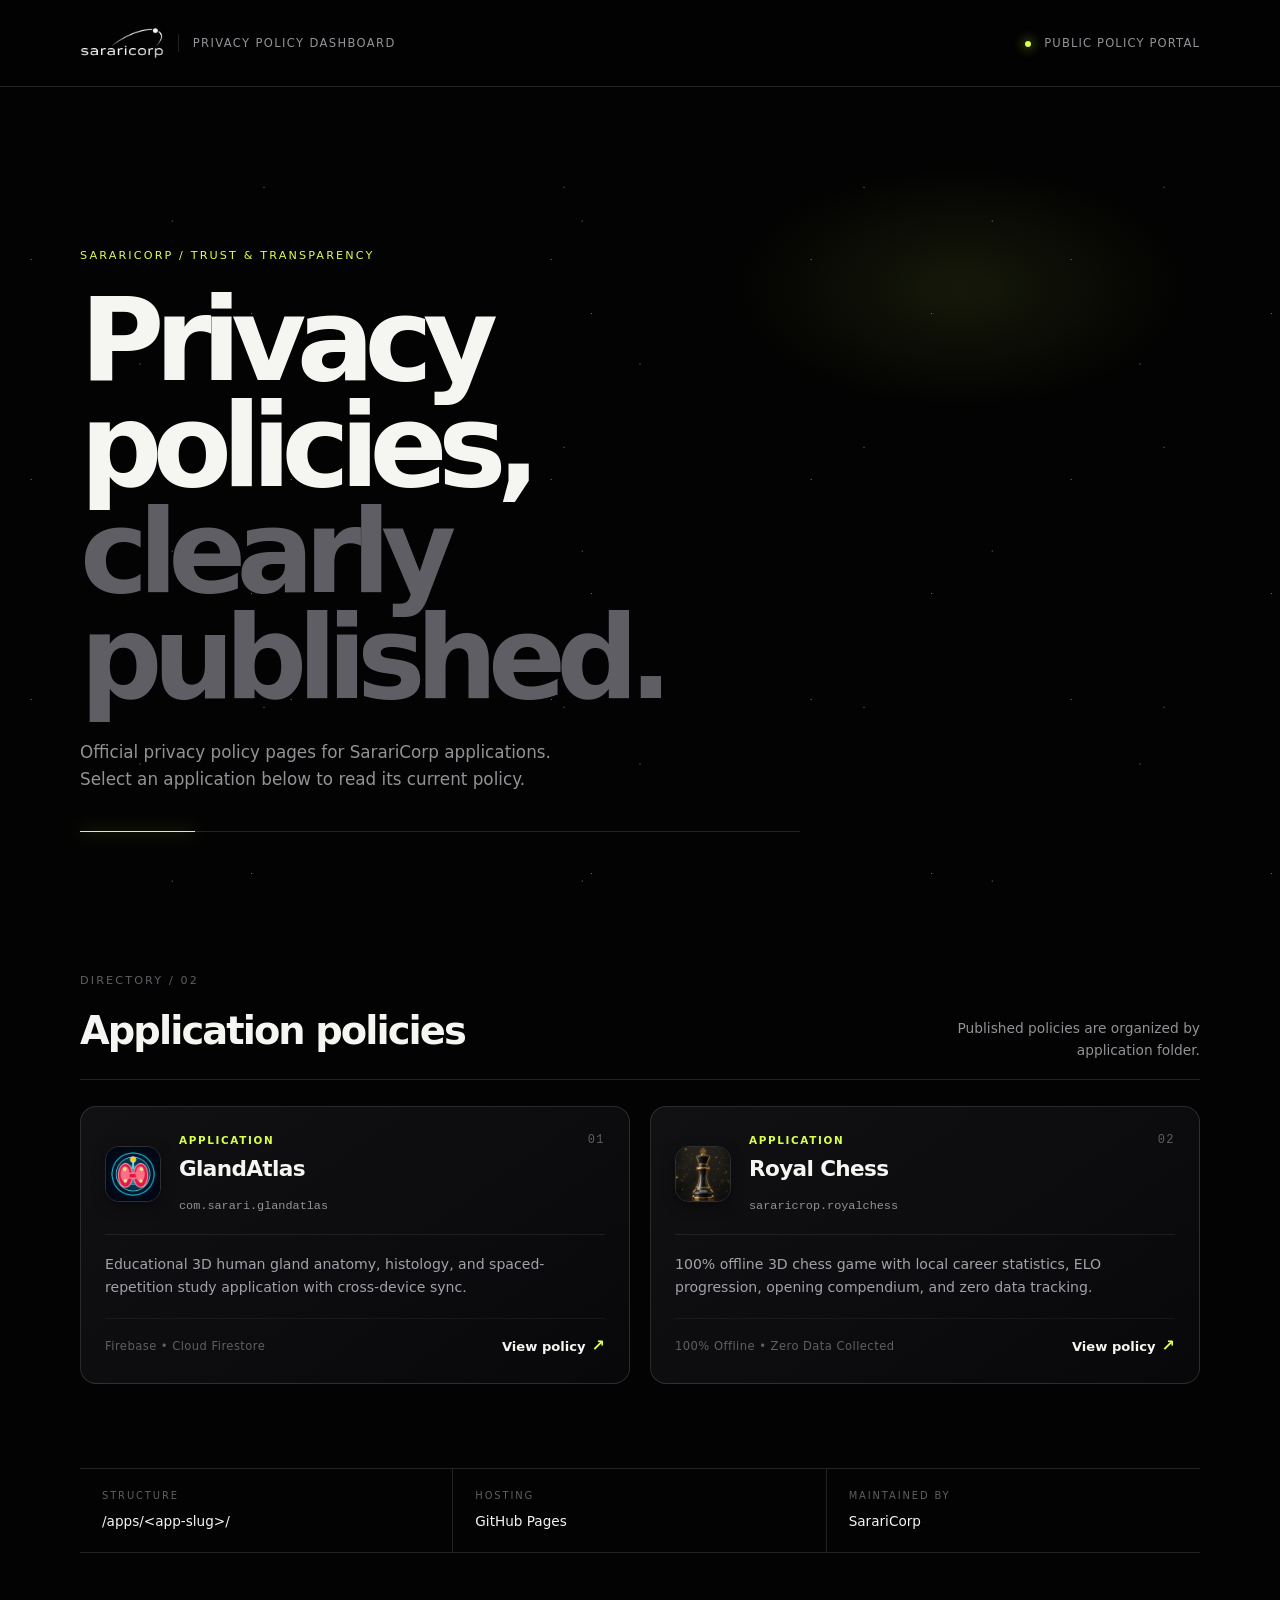
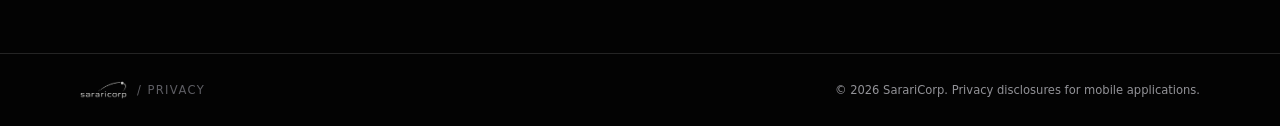
==== commit 71014473: "cvgcf" ====
--- a/index.html
+++ b/index.html
@@ -33,7 +33,7 @@
     <section class="container app-section" id="apps" aria-labelledby="apps-title">
       <div class="section-heading">
         <div>
-          <p class="eyebrow">Directory / 01</p>
+          <p class="eyebrow">Directory / 02</p>
           <h2 id="apps-title">Application policies</h2>
         </div>
         <p class="section-note">Published policies are organized by application folder.</p>
@@ -59,6 +59,27 @@
             </div>
           </div>
         </a>
+
+        <a class="app-card" href="./apps/royal-chess/">
+          <div class="app-card-header">
+            <img src="./apps/royal-chess/logo.png" alt="Royal Chess logo" class="card-app-logo" width="56" height="56">
+            <div class="card-title-wrap">
+              <div class="card-meta-line">
+                <span class="card-kicker">Application</span>
+                <span class="card-index">02</span>
+              </div>
+              <h3 class="card-title">Royal Chess</h3>
+              <span class="card-package">sararicrop.royalchess</span>
+            </div>
+          </div>
+          <div class="app-card-body">
+            <p>100% offline 3D chess game with local career statistics, ELO progression, opening compendium, and zero data tracking.</p>
+            <div class="card-footer">
+              <span class="card-status-tag">100% Offline &bull; Zero Data Collected</span>
+              <span class="card-link">View policy <b aria-hidden="true">&nearr;</b></span>
+            </div>
+          </div>
+        </a>
       </div>
     </section>
 
